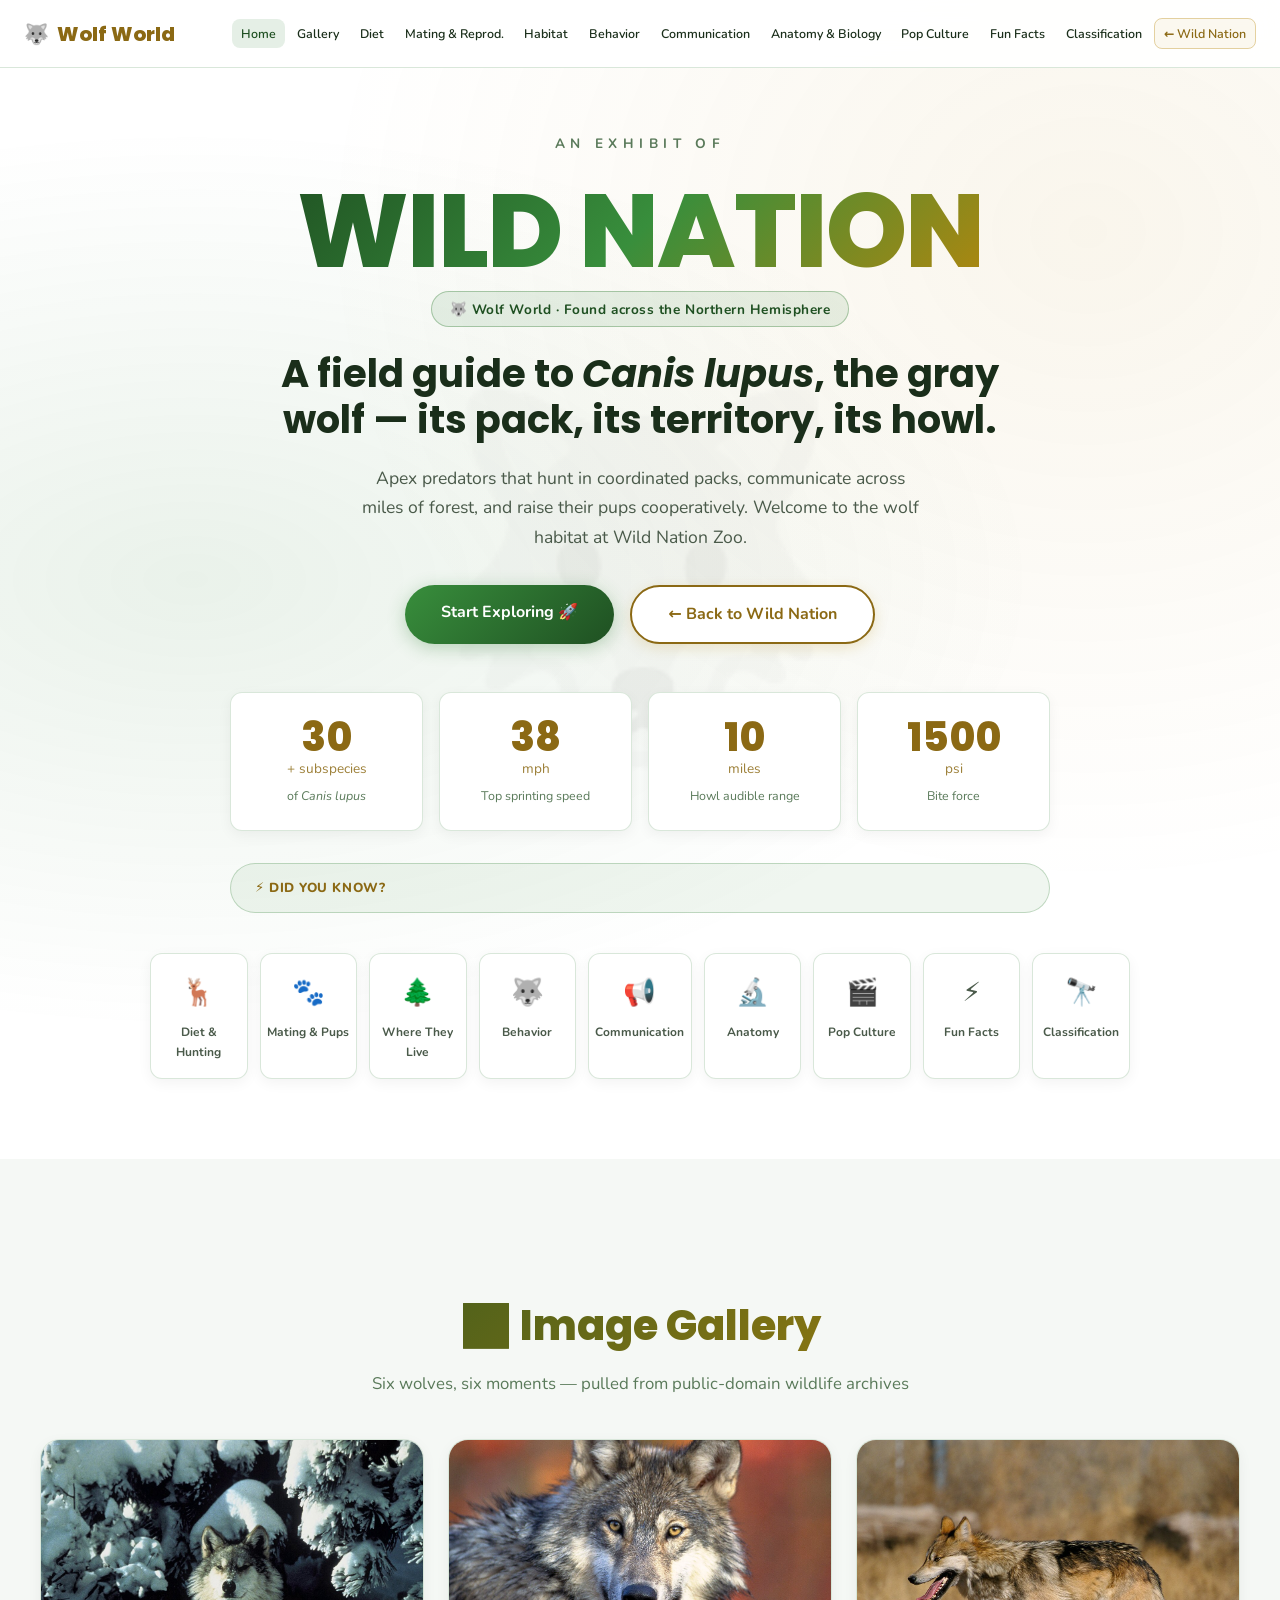
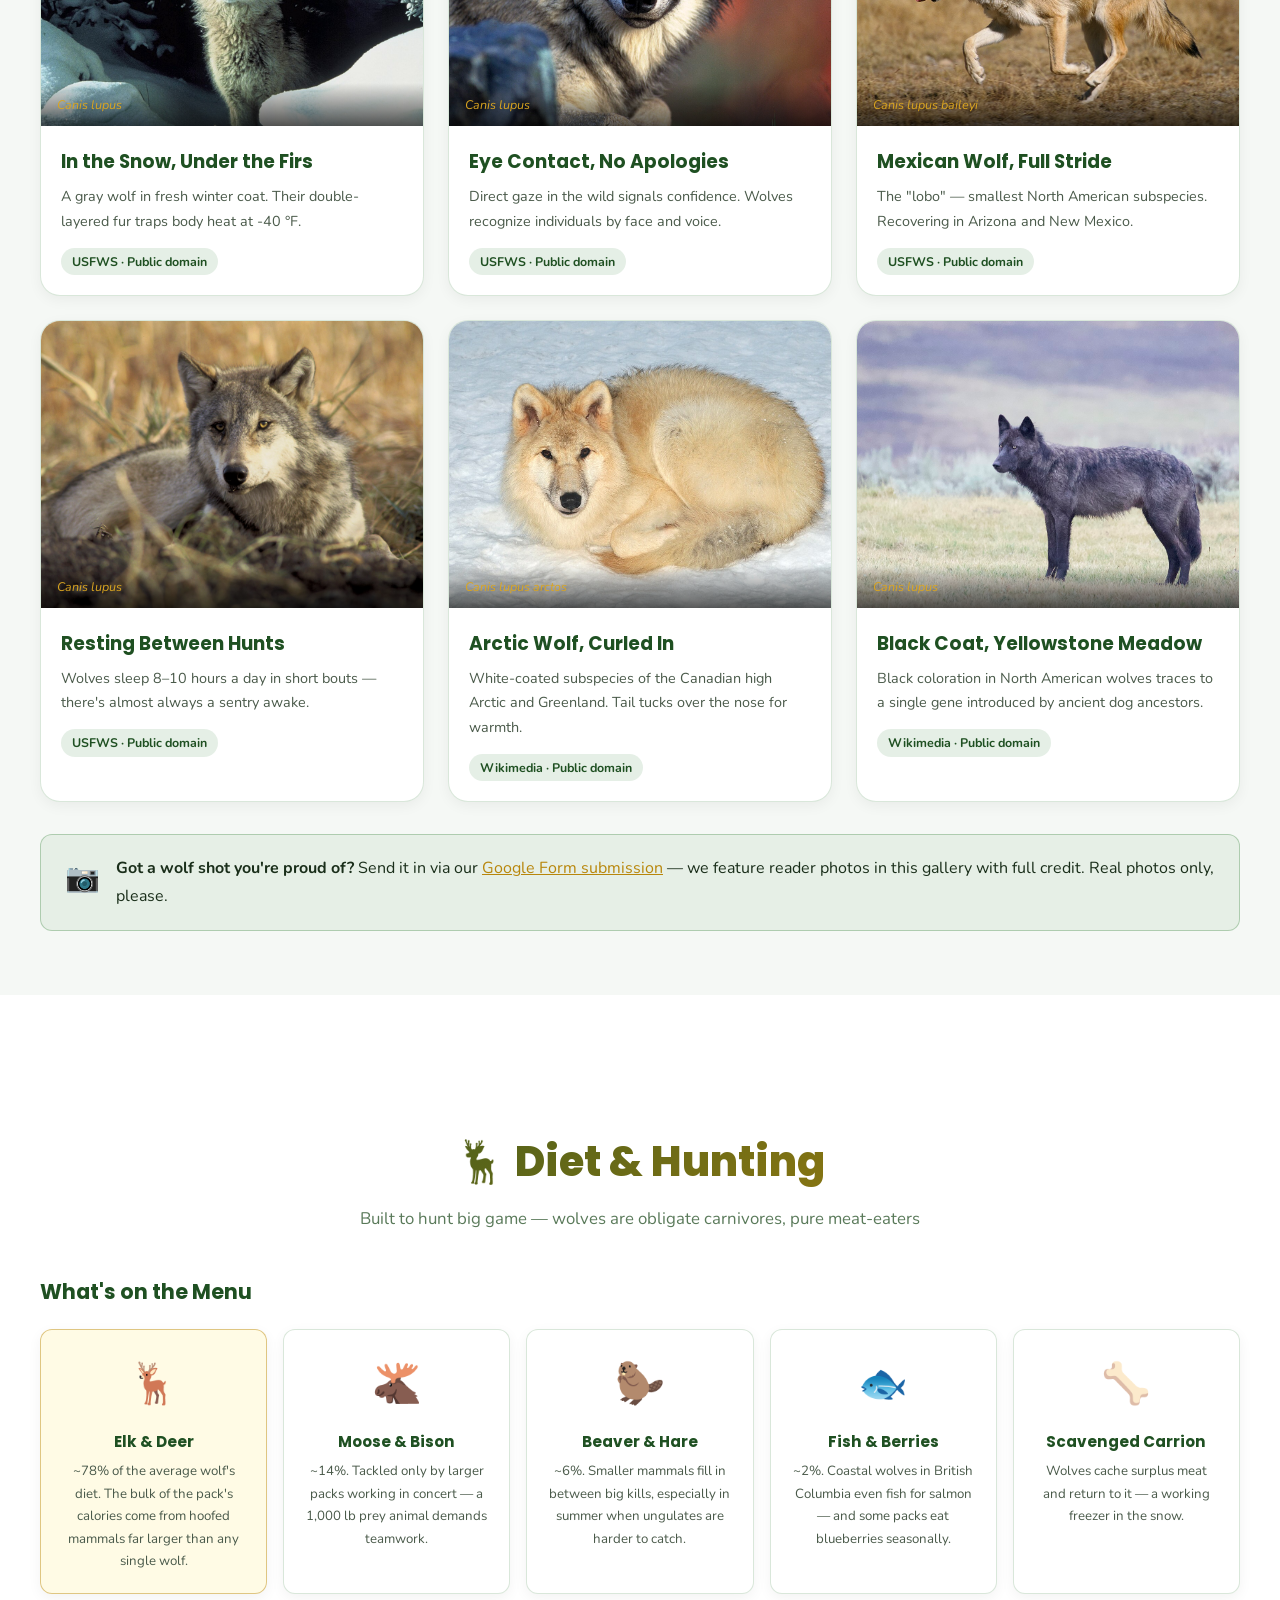
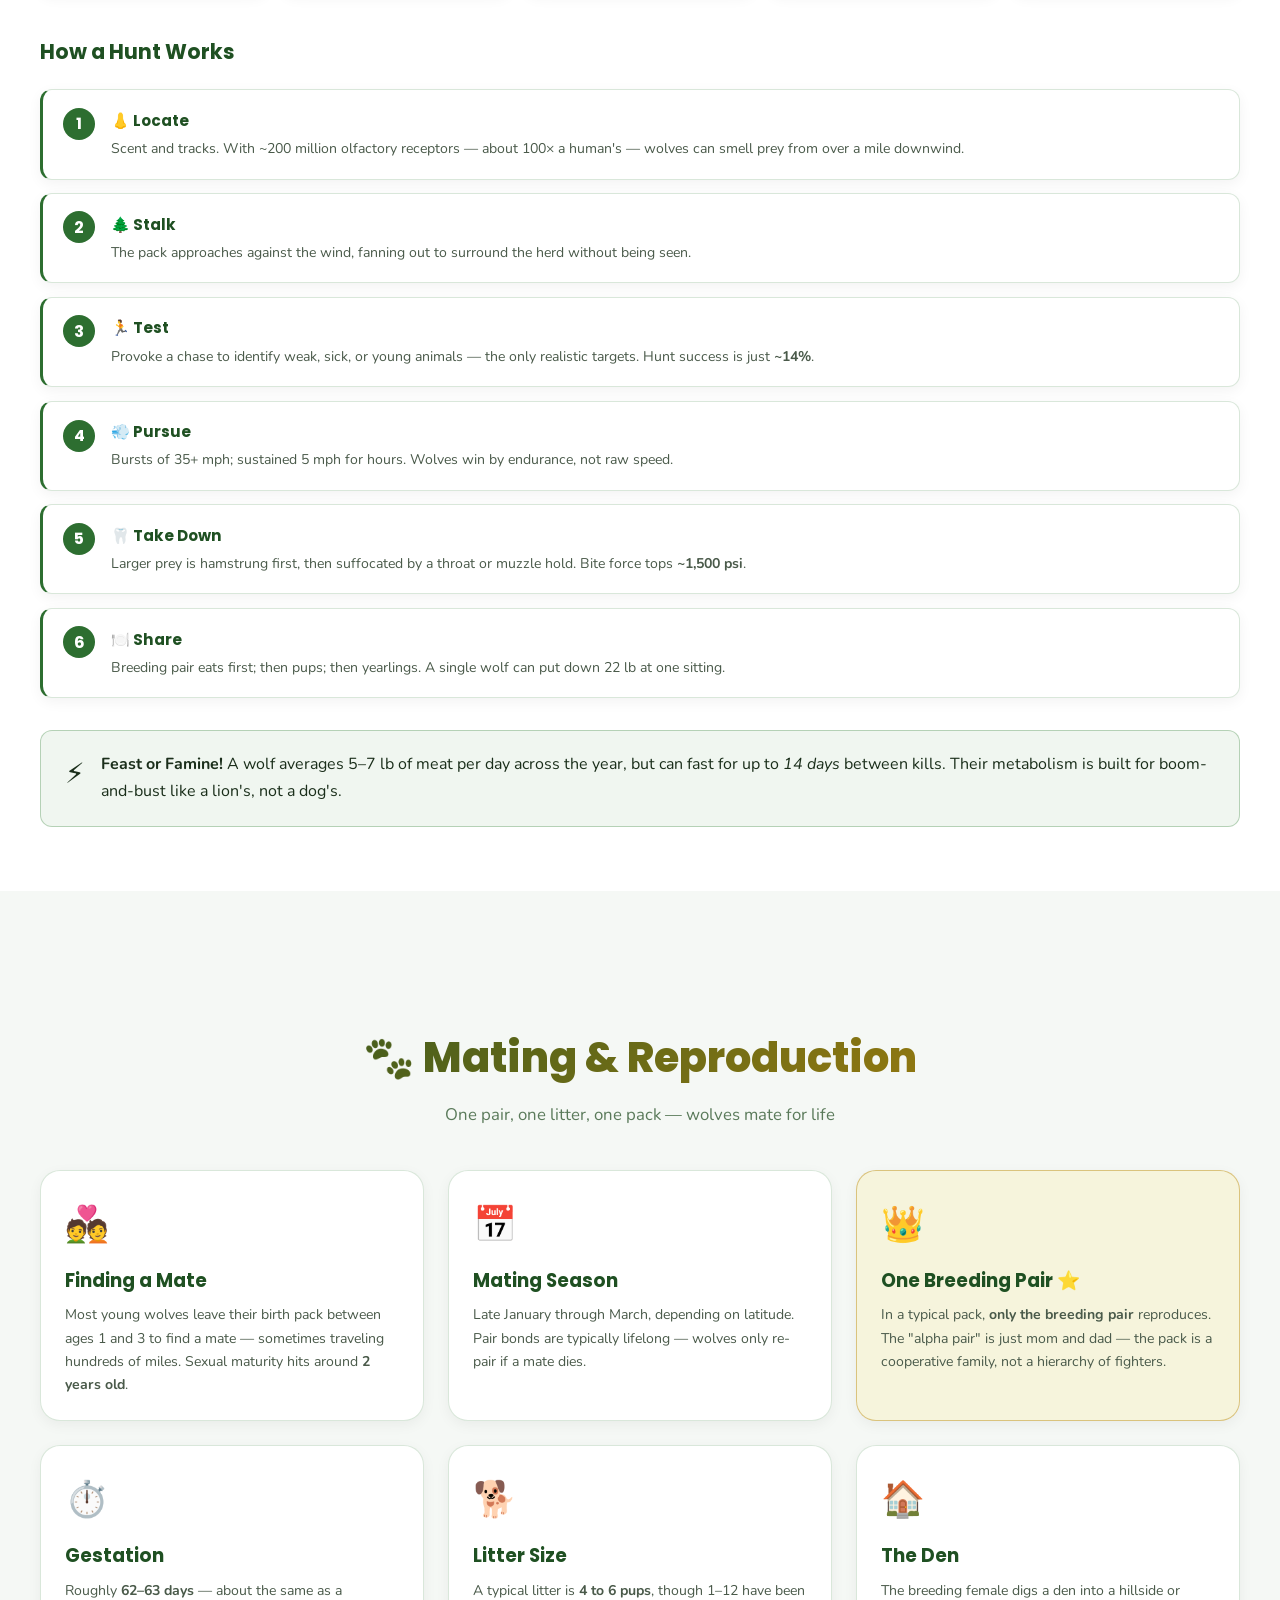
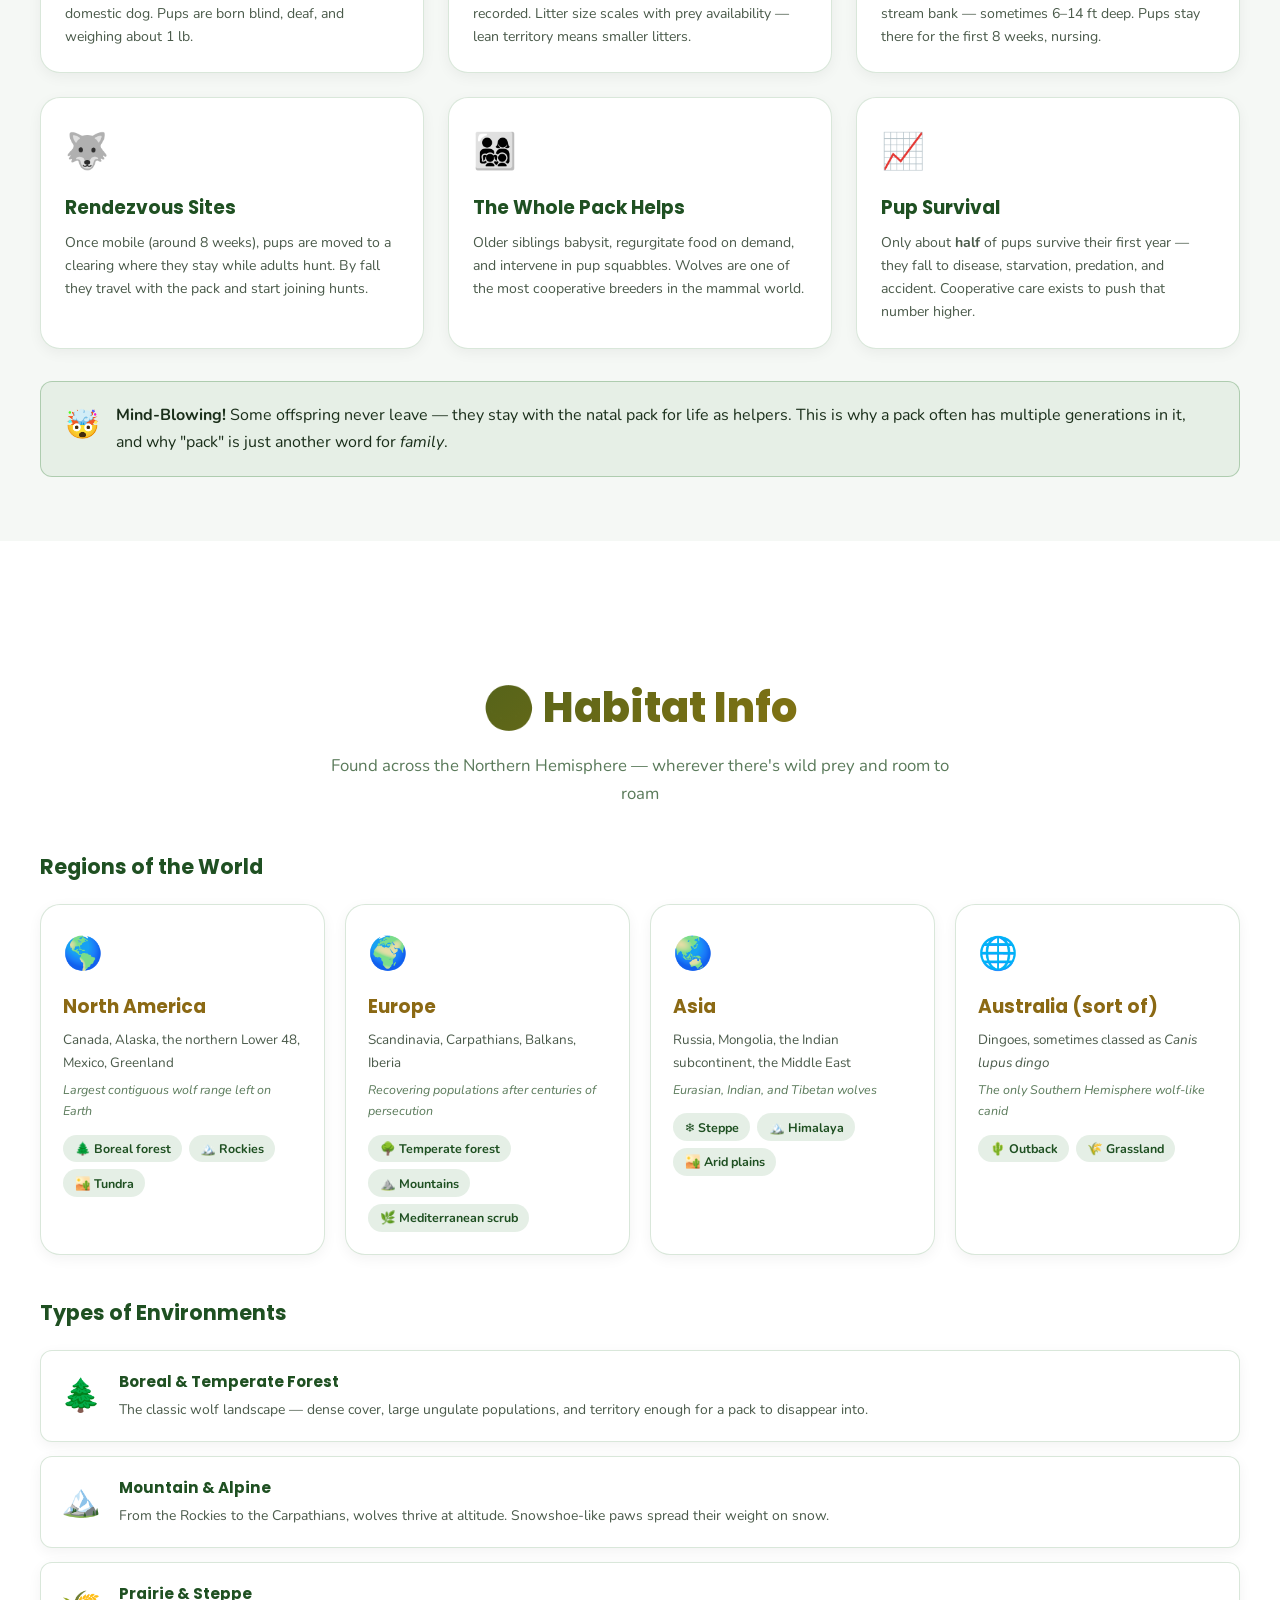
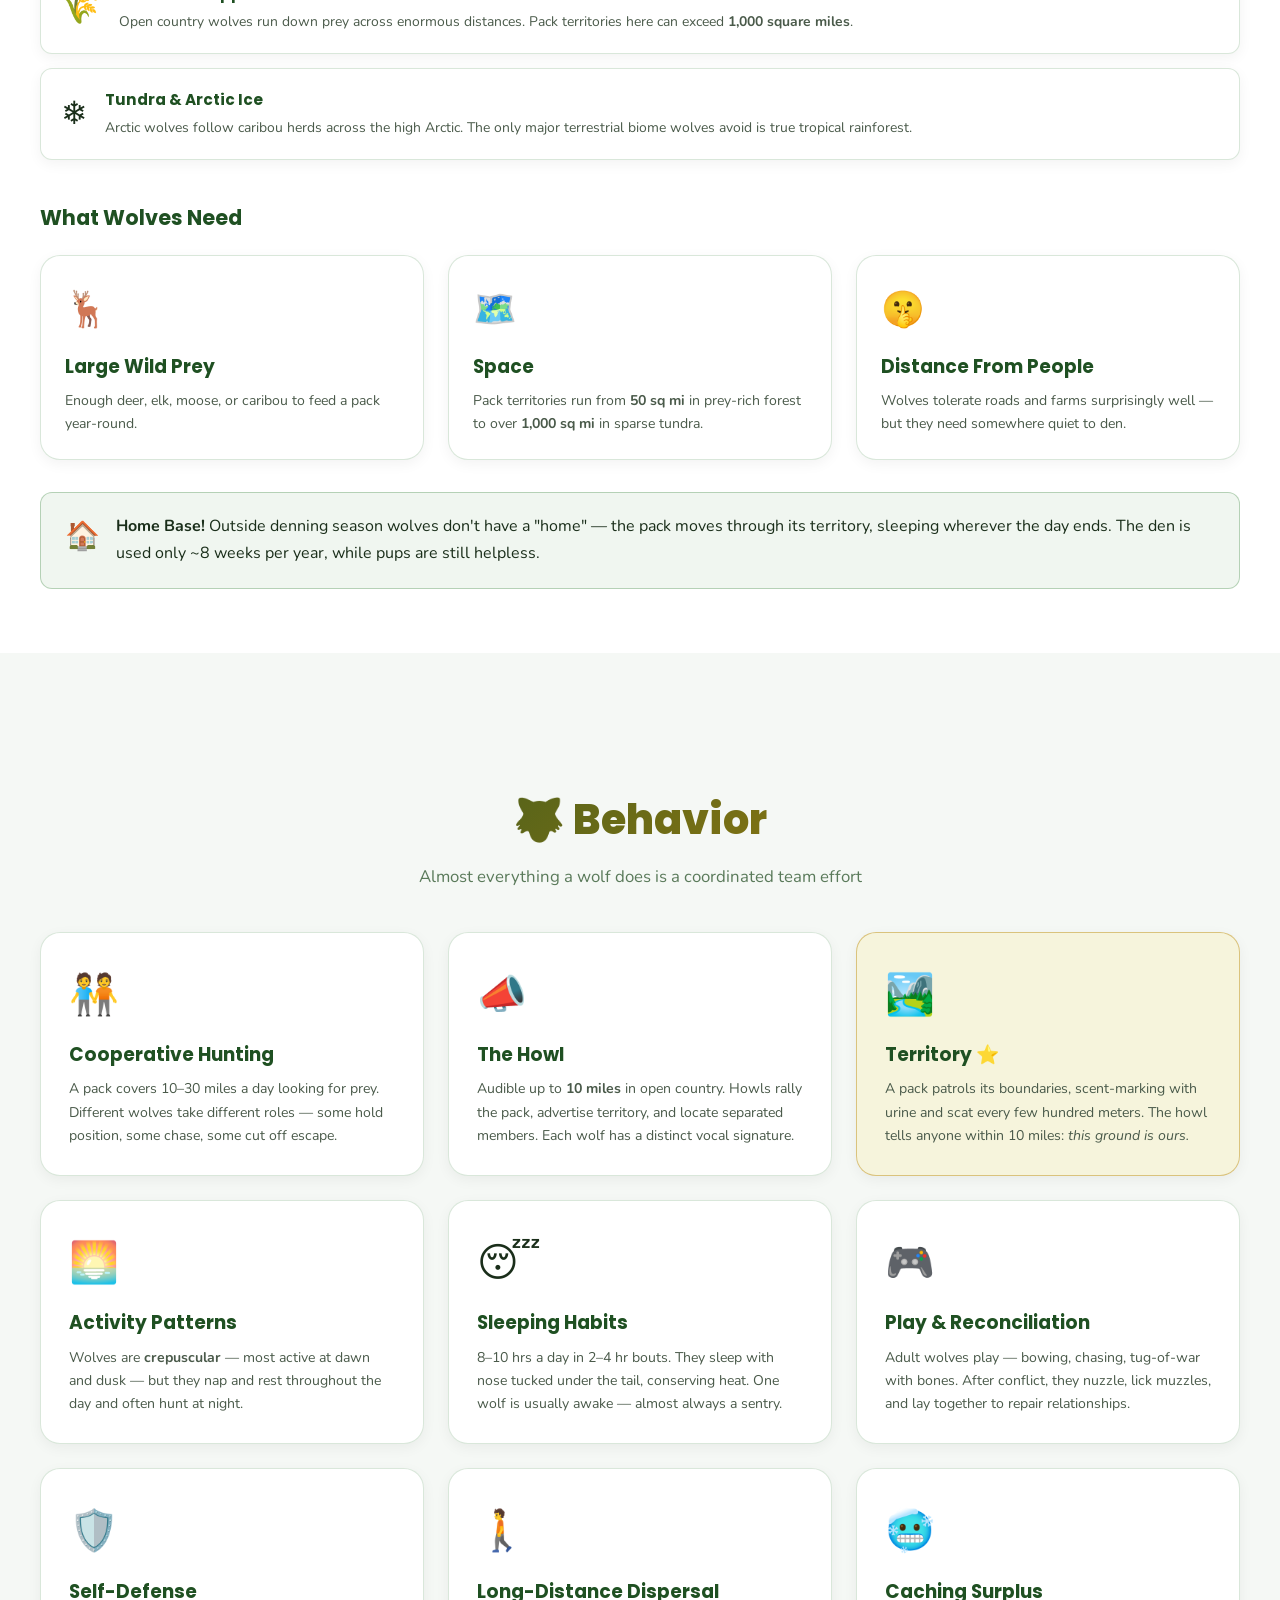
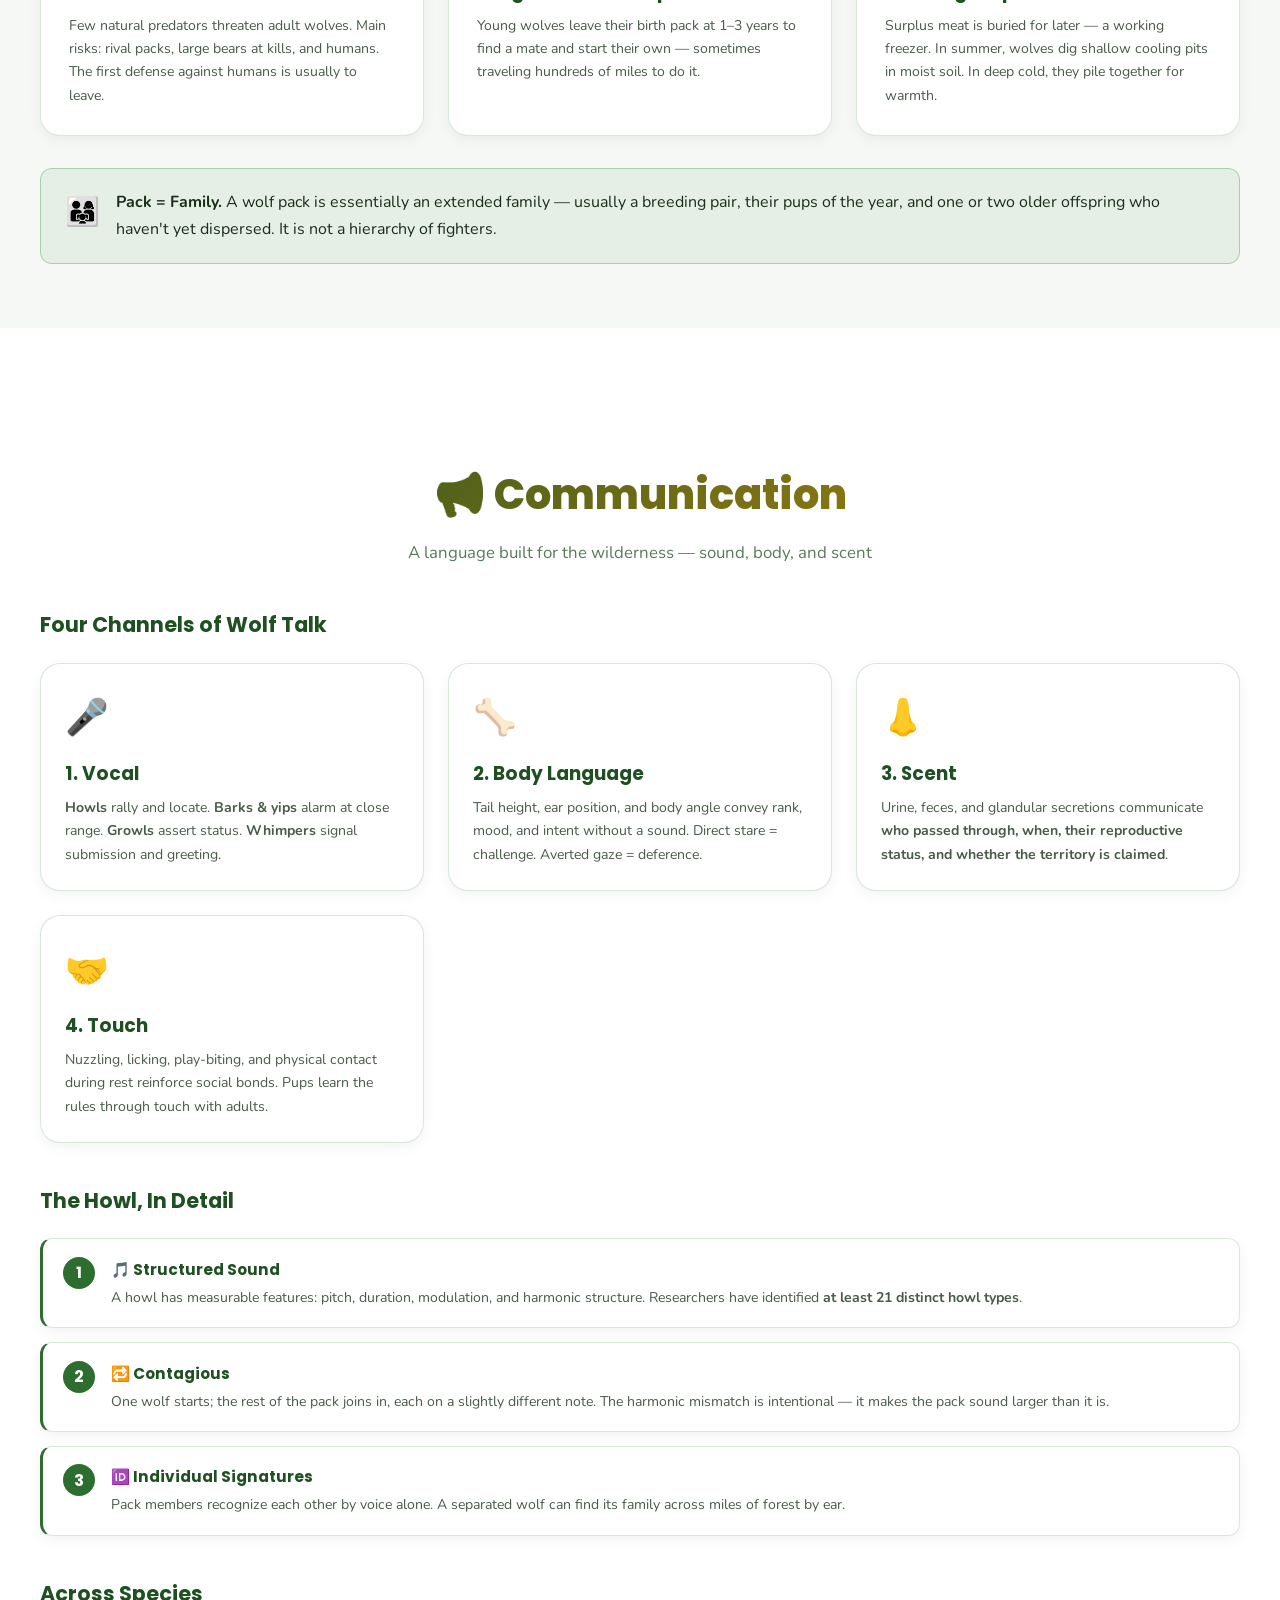
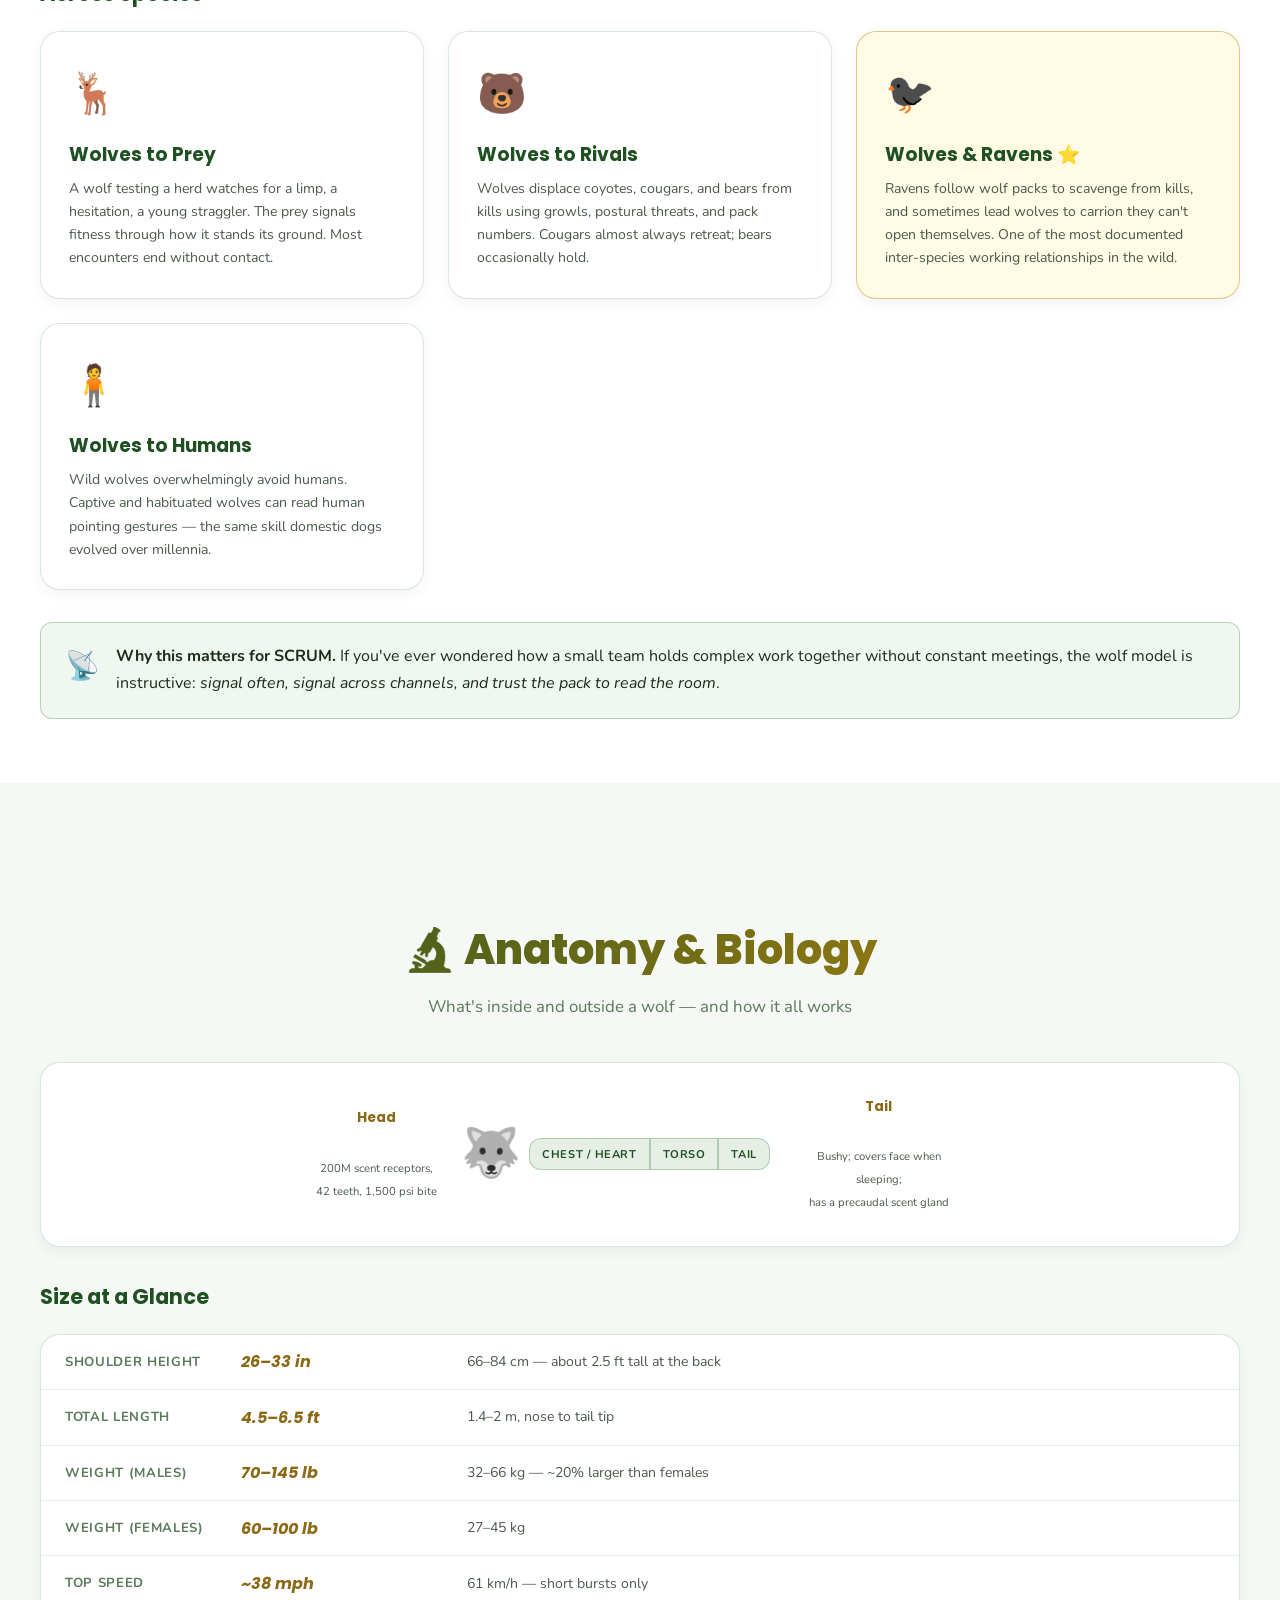
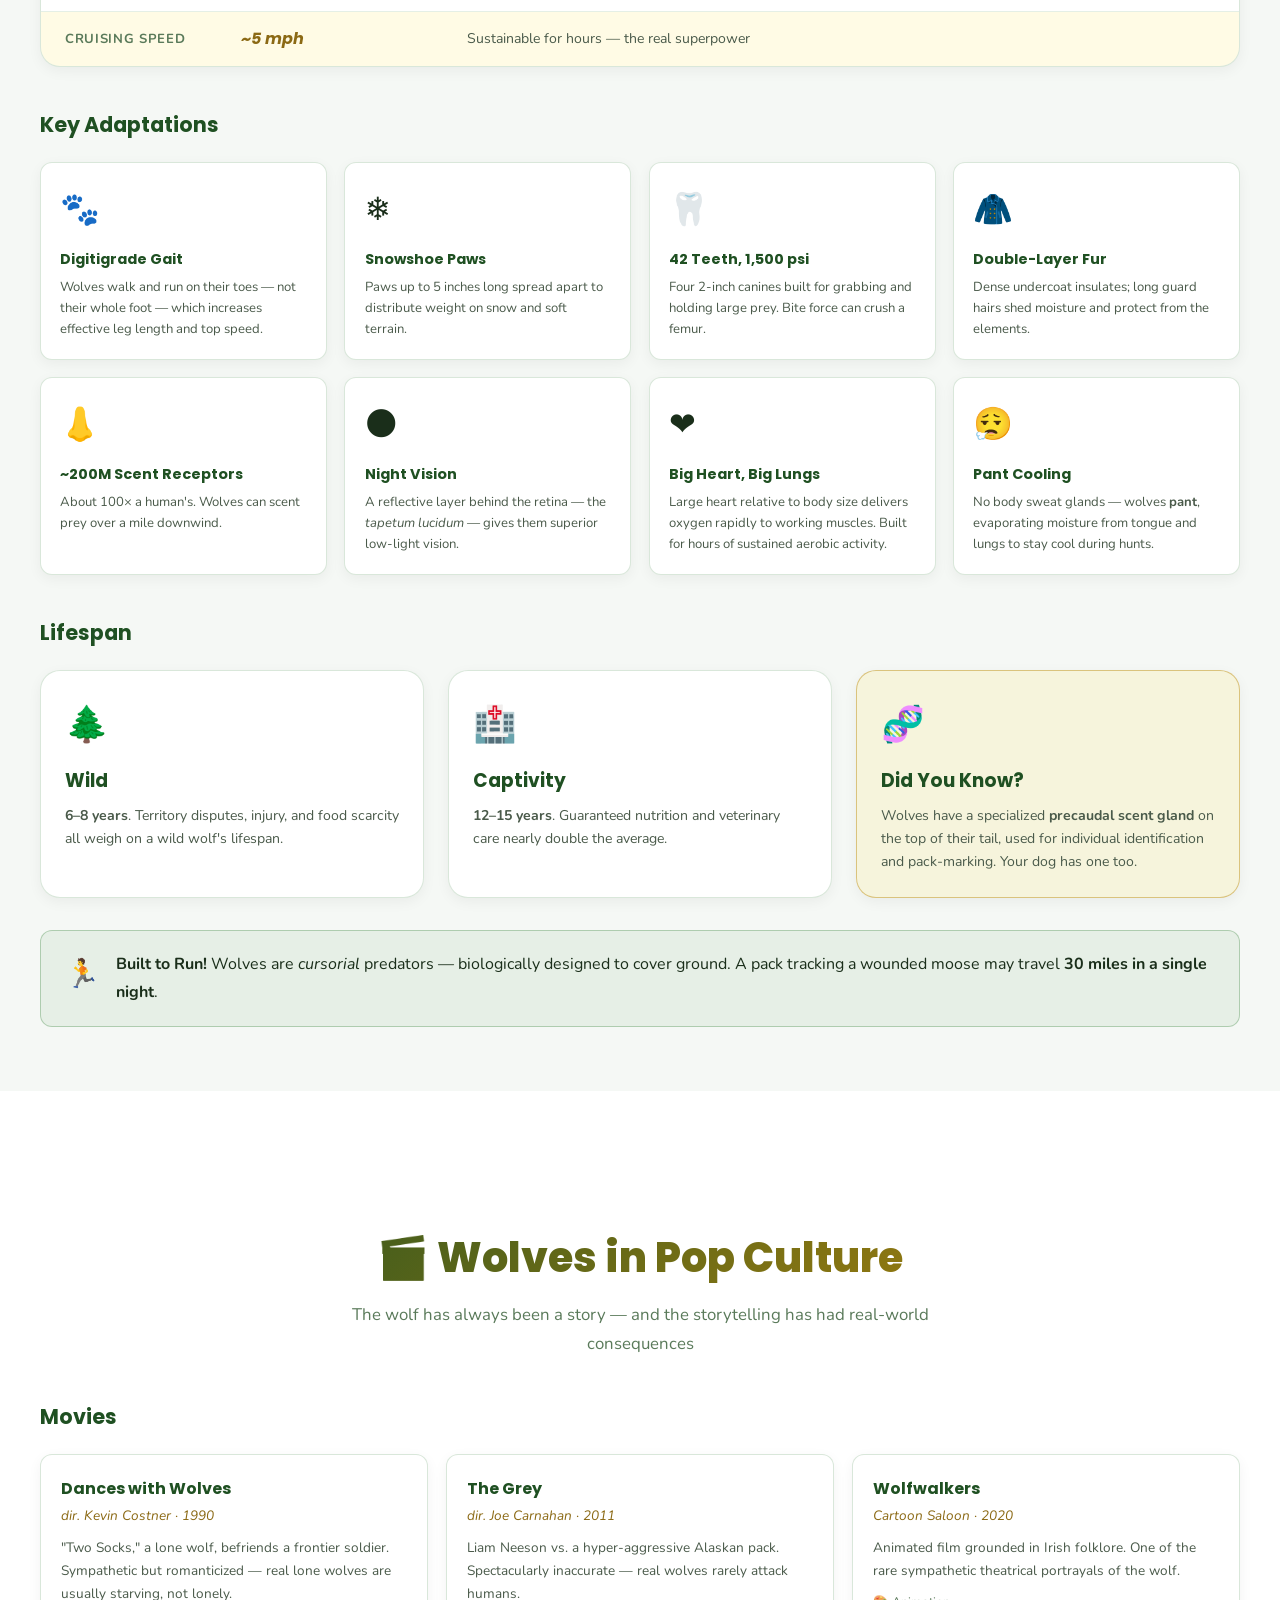
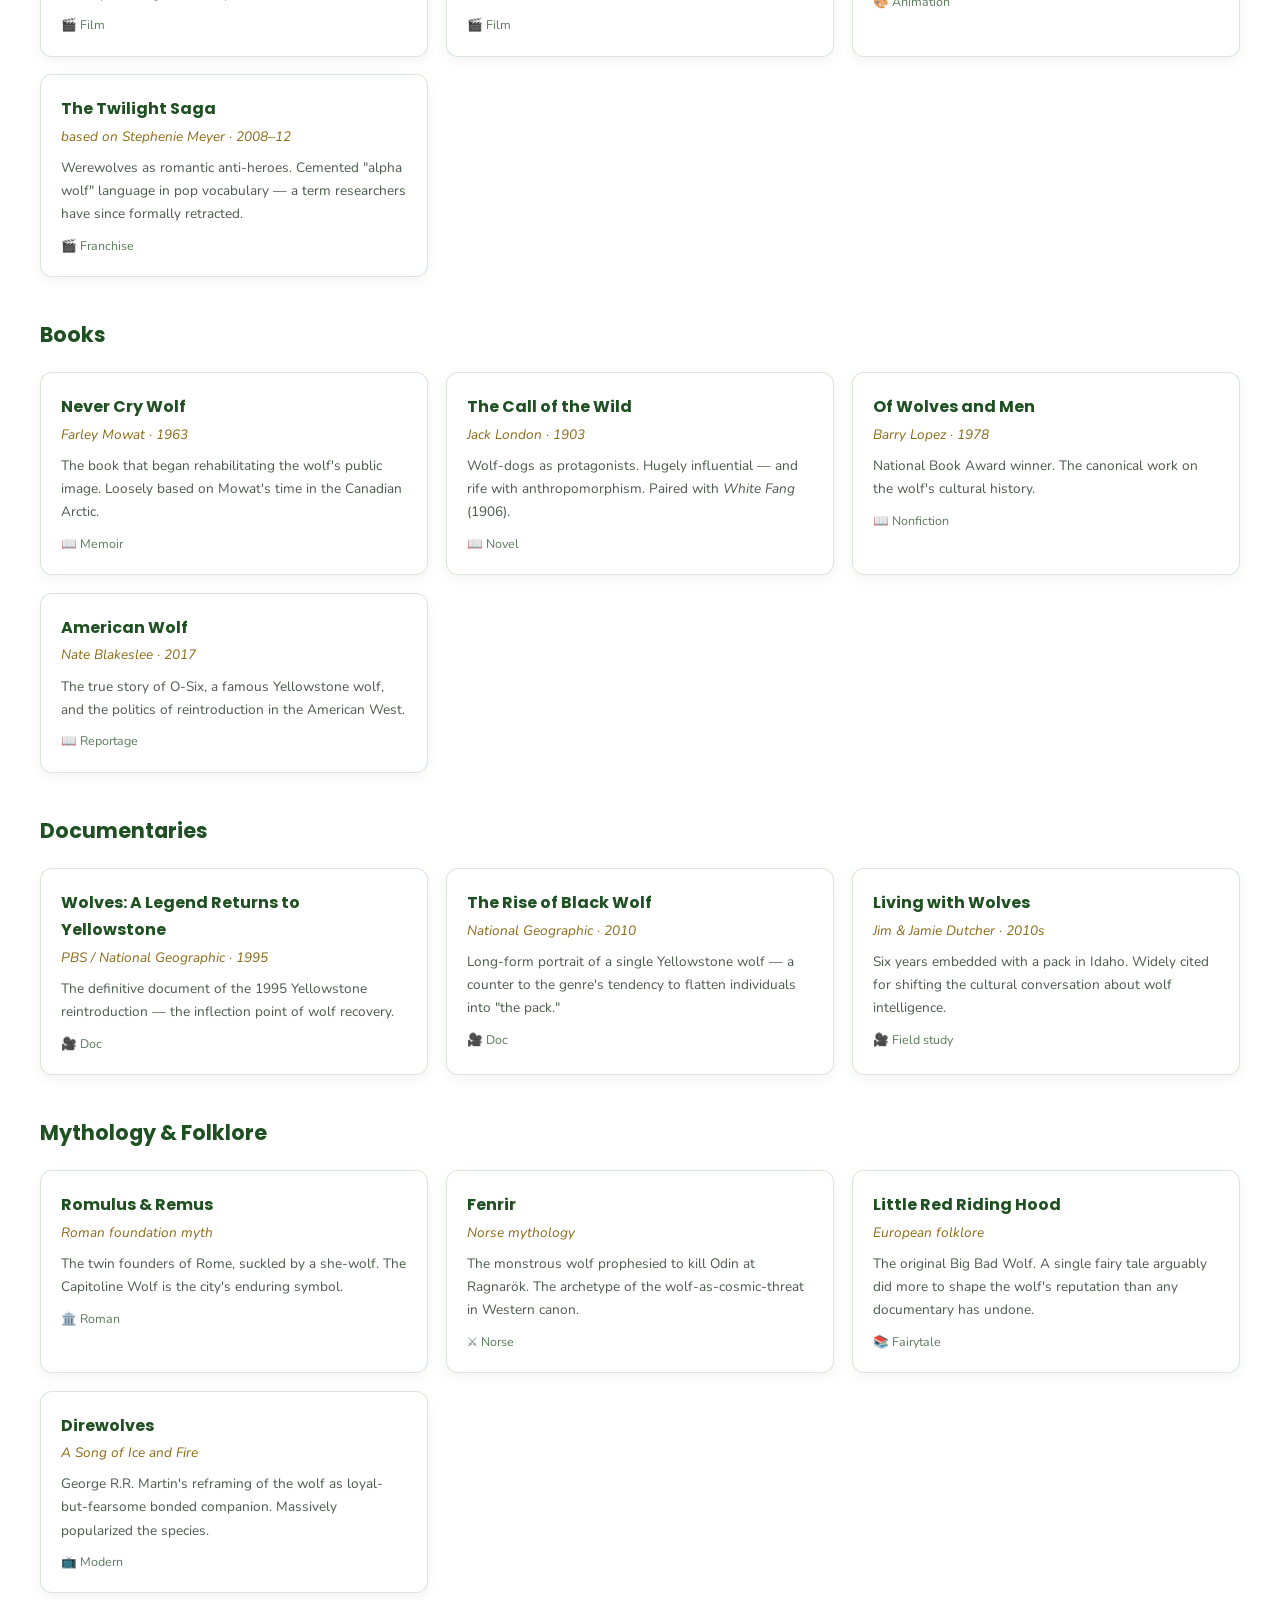
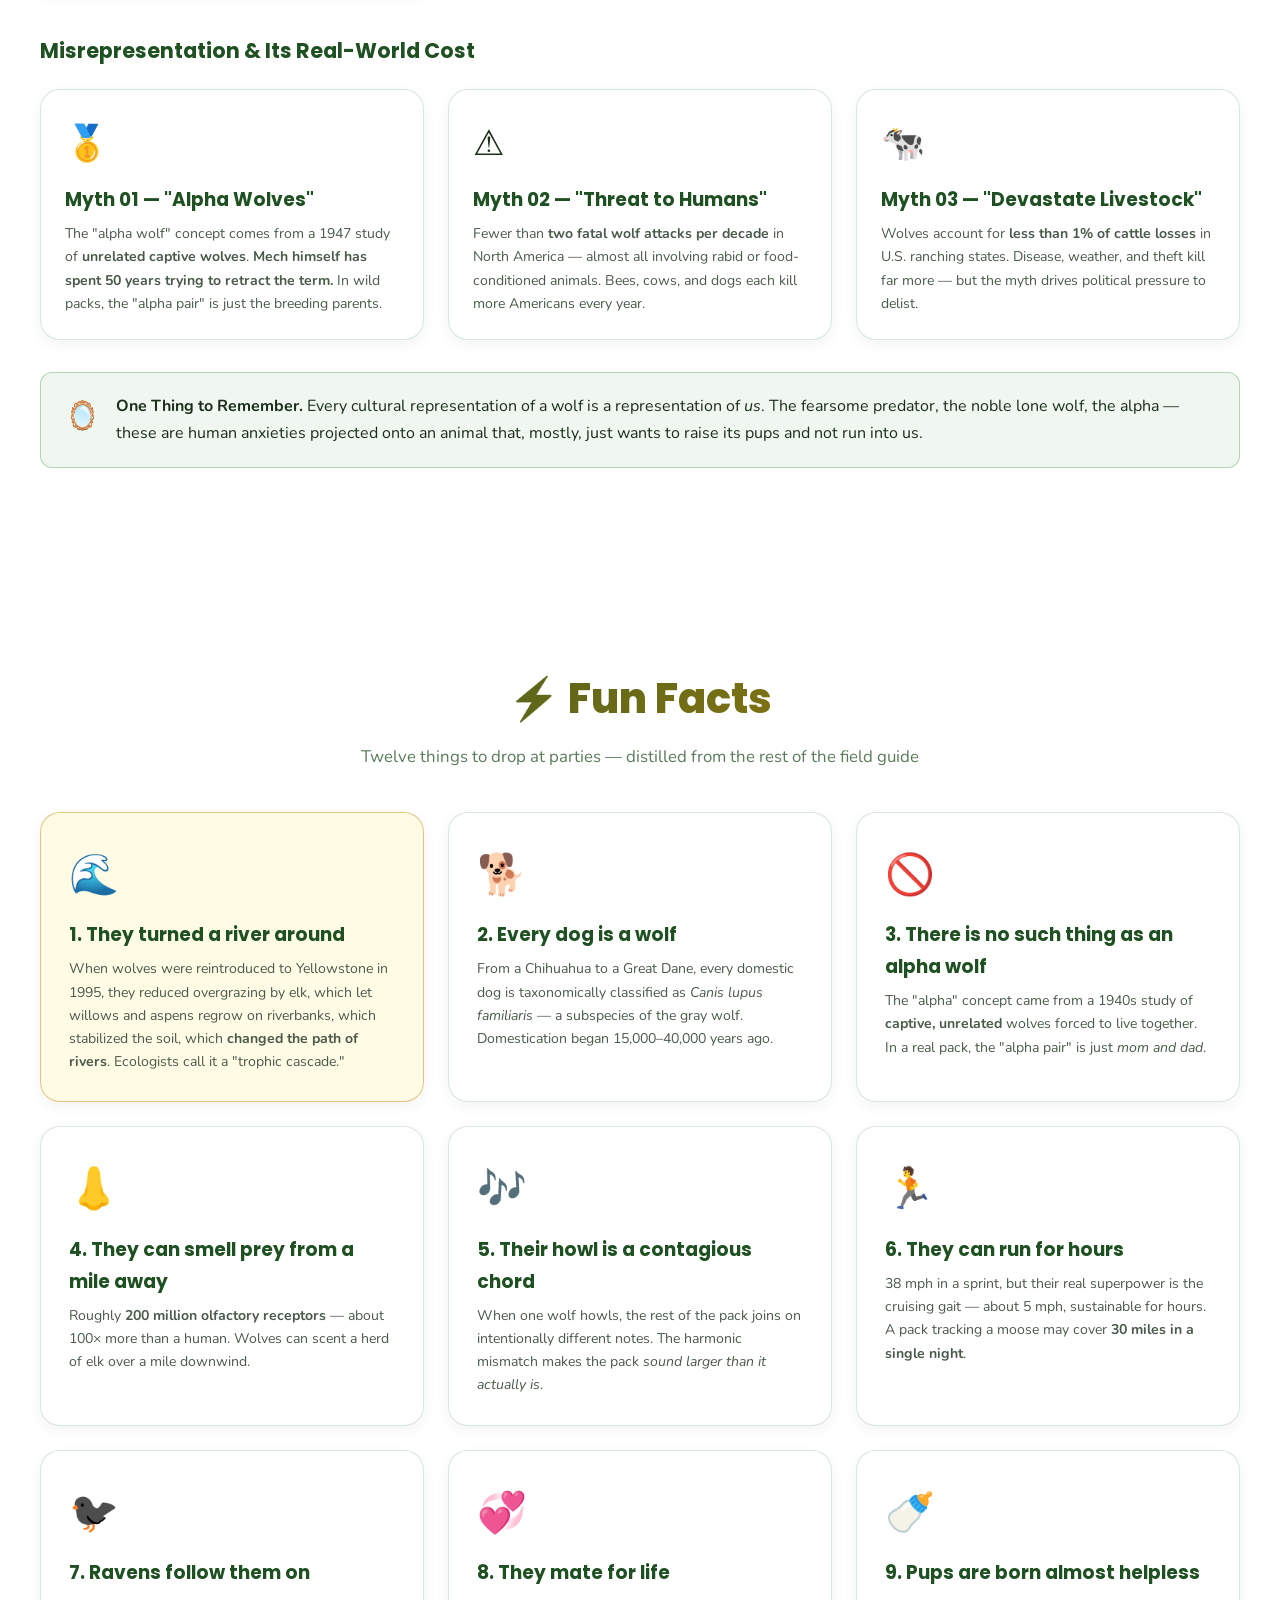
==== wolves/wolf-website/index.html @ 08fcfe72 "redo wolf site" ====
<!DOCTYPE html>
<html lang="en">
<head>
  <meta charset="UTF-8" />
  <meta name="viewport" content="width=device-width, initial-scale=1.0" />
  <title>Wild Nation — Wolf World</title>
  <link rel="preconnect" href="https://fonts.googleapis.com" />
  <link href="https://fonts.googleapis.com/css2?family=Poppins:wght@400;600;700;800&family=Nunito:wght@400;600;700&display=swap" rel="stylesheet" />
  <link rel="stylesheet" href="styles.css" />
</head>
<body>

<!-- ===== NAVBAR ===== -->
<nav class="navbar" id="navbar">
  <a href="#home" class="nav-brand">
    <span>🐺</span>
    <span>Wolf World</span>
  </a>
  <button class="hamburger" id="hamburger" aria-label="Toggle menu">
    <span></span><span></span><span></span>
  </button>
  <ul class="nav-links" id="navLinks">
    <li><a href="#home"           class="nav-link">Home</a></li>
    <li><a href="#gallery"        class="nav-link">Gallery</a></li>
    <li><a href="#diet"           class="nav-link">Diet</a></li>
    <li><a href="#mating"         class="nav-link">Mating &amp; Reprod.</a></li>
    <li><a href="#habitat"        class="nav-link">Habitat</a></li>
    <li><a href="#behavior"       class="nav-link">Behavior</a></li>
    <li><a href="#communication"  class="nav-link">Communication</a></li>
    <li><a href="#anatomy"        class="nav-link">Anatomy &amp; Biology</a></li>
    <li><a href="#pop-culture"    class="nav-link">Pop Culture</a></li>
    <li><a href="#facts"          class="nav-link">Fun Facts</a></li>
    <li><a href="#classification" class="nav-link">Classification</a></li>
    <li><a href="file:///Users/lsondhi/zoo-boilerplate/index.html" class="nav-link zoo-back">← Wild Nation</a></li>
  </ul>
</nav>

<!-- ===================================================
     HOME
=================================================== -->
<section id="home" class="page-section home-section">
  <div class="container">
    <div class="hero-content">
      <span class="zoo-tag">An exhibit of</span>
      <div class="zoo-name">Wild Nation</div>
      <div class="badge">🐺 Wolf World &middot; Found across the Northern Hemisphere</div>
      <h1>A field guide to <em>Canis lupus</em>, the gray wolf — its pack, its territory, its howl.</h1>
      <p class="hero-sub">
        Apex predators that hunt in coordinated packs, communicate across miles of forest, and raise their pups cooperatively.
        Welcome to the wolf habitat at Wild Nation Zoo.
      </p>
      <div class="hero-actions">
        <a href="#gallery" class="btn">Start Exploring 🚀</a>
        <a href="file:///Users/lsondhi/zoo-boilerplate/index.html" class="btn btn-secondary">← Back to Wild Nation</a>
      </div>
    </div>

    <div class="stats-row">
      <div class="stat-card">
        <div class="stat-num" data-target="30">0</div>
        <div class="stat-unit">+ subspecies</div>
        <div class="stat-label">of <em>Canis lupus</em></div>
      </div>
      <div class="stat-card">
        <div class="stat-num" data-target="38">0</div>
        <div class="stat-unit">mph</div>
        <div class="stat-label">Top sprinting speed</div>
      </div>
      <div class="stat-card">
        <div class="stat-num" data-target="10">0</div>
        <div class="stat-unit">miles</div>
        <div class="stat-label">Howl audible range</div>
      </div>
      <div class="stat-card">
        <div class="stat-num" data-target="1500">0</div>
        <div class="stat-unit">psi</div>
        <div class="stat-label">Bite force</div>
      </div>
    </div>

    <div class="fact-banner">
      <span class="fact-label">⚡ DID YOU KNOW?</span>
      <span class="fact-text" id="factText">Every domestic dog — Chihuahua to Great Dane — is a subspecies of the gray wolf!</span>
    </div>

    <!-- Quick-nav cards -->
    <div class="quicknav">
      <a href="#diet"           class="qn-card"><div class="qn-icon">🦌</div><div>Diet &amp; Hunting</div></a>
      <a href="#mating"         class="qn-card"><div class="qn-icon">🐾</div><div>Mating &amp; Pups</div></a>
      <a href="#habitat"        class="qn-card"><div class="qn-icon">🌲</div><div>Where They Live</div></a>
      <a href="#behavior"       class="qn-card"><div class="qn-icon">🐺</div><div>Behavior</div></a>
      <a href="#communication"  class="qn-card"><div class="qn-icon">📢</div><div>Communication</div></a>
      <a href="#anatomy"        class="qn-card"><div class="qn-icon">🔬</div><div>Anatomy</div></a>
      <a href="#pop-culture"    class="qn-card"><div class="qn-icon">🎬</div><div>Pop Culture</div></a>
      <a href="#facts"          class="qn-card"><div class="qn-icon">⚡</div><div>Fun Facts</div></a>
      <a href="#classification" class="qn-card"><div class="qn-icon">🔭</div><div>Classification</div></a>
    </div>
  </div>
</section>

<!-- ===================================================
     IMAGE GALLERY
=================================================== -->
<section id="gallery" class="page-section alt-section">
  <div class="container">
    <div class="section-header">
      <h2>🖼️ Image Gallery</h2>
      <p>Six wolves, six moments — pulled from public-domain wildlife archives</p>
    </div>
    <div class="gallery-grid">

      <div class="gallery-card">
        <div class="img-wrap" data-emoji="🐺" data-sci="Canis lupus" data-region="North America" style="--grad:linear-gradient(145deg,#0d1f2b,#1b3a5e)">
          <img src="images/wolf-01.jpg"
               alt="Gray wolf standing in snow under fir branches"
               onerror="this.onerror=null;this.parentElement.classList.add('img-fallback');" />
          <div class="img-overlay"><span>Canis lupus</span></div>
        </div>
        <div class="card-body">
          <h3>In the Snow, Under the Firs</h3>
          <p>A gray wolf in fresh winter coat. Their double-layered fur traps body heat at -40 °F.</p>
          <span class="tag">USFWS · Public domain</span>
        </div>
      </div>

      <div class="gallery-card">
        <div class="img-wrap" data-emoji="👁️" data-sci="Canis lupus" data-region="North America" style="--grad:linear-gradient(145deg,#2b1f0d,#5e4b1b)">
          <img src="images/wolf-02.jpg"
               alt="Gray wolf at rest, autumn background"
               onerror="this.onerror=null;this.parentElement.classList.add('img-fallback');" />
          <div class="img-overlay"><span>Canis lupus</span></div>
        </div>
        <div class="card-body">
          <h3>Eye Contact, No Apologies</h3>
          <p>Direct gaze in the wild signals confidence. Wolves recognize individuals by face and voice.</p>
          <span class="tag">USFWS · Public domain</span>
        </div>
      </div>

      <div class="gallery-card">
        <div class="img-wrap" data-emoji="🏜️" data-sci="Canis lupus baileyi" data-region="Mexico / SW USA" style="--grad:linear-gradient(145deg,#3d2200,#7b4a00)">
          <img src="images/wolf-03.jpg"
               alt="Mexican gray wolf running across dry grass"
               onerror="this.onerror=null;this.parentElement.classList.add('img-fallback');" />
          <div class="img-overlay"><span>Canis lupus baileyi</span></div>
        </div>
        <div class="card-body">
          <h3>Mexican Wolf, Full Stride</h3>
          <p>The "lobo" — smallest North American subspecies. Recovering in Arizona and New Mexico.</p>
          <span class="tag">USFWS · Public domain</span>
        </div>
      </div>

      <div class="gallery-card">
        <div class="img-wrap" data-emoji="🌾" data-sci="Canis lupus" data-region="USA" style="--grad:linear-gradient(145deg,#1a2b0d,#3a5e1b)">
          <img src="images/wolf-04.jpg"
               alt="Gray wolf resting in dry grass"
               onerror="this.onerror=null;this.parentElement.classList.add('img-fallback');" />
          <div class="img-overlay"><span>Canis lupus</span></div>
        </div>
        <div class="card-body">
          <h3>Resting Between Hunts</h3>
          <p>Wolves sleep 8–10 hours a day in short bouts — there's almost always a sentry awake.</p>
          <span class="tag">USFWS · Public domain</span>
        </div>
      </div>

      <div class="gallery-card">
        <div class="img-wrap" data-emoji="❄️" data-sci="Canis lupus arctos" data-region="High Arctic" style="--grad:linear-gradient(145deg,#0d1f2b,#1f4a6e)">
          <img src="images/wolf-05.jpg"
               alt="Arctic wolf curled up in snow"
               onerror="this.onerror=null;this.parentElement.classList.add('img-fallback');" />
          <div class="img-overlay"><span>Canis lupus arctos</span></div>
        </div>
        <div class="card-body">
          <h3>Arctic Wolf, Curled In</h3>
          <p>White-coated subspecies of the Canadian high Arctic and Greenland. Tail tucks over the nose for warmth.</p>
          <span class="tag">Wikimedia · Public domain</span>
        </div>
      </div>

      <div class="gallery-card">
        <div class="img-wrap" data-emoji="🌑" data-sci="Canis lupus" data-region="Yellowstone" style="--grad:linear-gradient(145deg,#0d0d0d,#3a3a3a)">
          <img src="images/wolf-06.jpg"
               alt="Black gray wolf standing on a Yellowstone meadow"
               onerror="this.onerror=null;this.parentElement.classList.add('img-fallback');" />
          <div class="img-overlay"><span>Canis lupus</span></div>
        </div>
        <div class="card-body">
          <h3>Black Coat, Yellowstone Meadow</h3>
          <p>Black coloration in North American wolves traces to a single gene introduced by ancient dog ancestors.</p>
          <span class="tag">Wikimedia · Public domain</span>
        </div>
      </div>

    </div>

    <div class="fact-box">
      <span class="fact-box-icon">📷</span>
      <div><strong>Got a wolf shot you're proud of?</strong> Send it in via our <a href="https://docs.google.com/forms/d/e/1FAIpQLSe_9_eJCsAr5QE758inTD0bhwZAXyFqKfIiaRmvwnBfprN2VA/viewform" target="_blank" rel="noopener noreferrer" style="color:var(--gold); text-decoration:underline;">Google Form submission</a> — we feature reader photos in this gallery with full credit. Real photos only, please.</div>
    </div>
  </div>
</section>

<!-- ===================================================
     DIET
=================================================== -->
<section id="diet" class="page-section">
  <div class="container">
    <div class="section-header">
      <h2>🦌 Diet &amp; Hunting</h2>
      <p>Built to hunt big game — wolves are obligate carnivores, pure meat-eaters</p>
    </div>

    <h3 class="sub-heading">What's on the Menu</h3>
    <div class="food-grid">
      <div class="food-card gold-card">
        <div class="food-icon">🦌</div>
        <h4>Elk &amp; Deer</h4>
        <p>~78% of the average wolf's diet. The bulk of the pack's calories come from hoofed mammals far larger than any single wolf.</p>
      </div>
      <div class="food-card">
        <div class="food-icon">🫎</div>
        <h4>Moose &amp; Bison</h4>
        <p>~14%. Tackled only by larger packs working in concert — a 1,000 lb prey animal demands teamwork.</p>
      </div>
      <div class="food-card">
        <div class="food-icon">🦫</div>
        <h4>Beaver &amp; Hare</h4>
        <p>~6%. Smaller mammals fill in between big kills, especially in summer when ungulates are harder to catch.</p>
      </div>
      <div class="food-card">
        <div class="food-icon">🐟</div>
        <h4>Fish &amp; Berries</h4>
        <p>~2%. Coastal wolves in British Columbia even fish for salmon — and some packs eat blueberries seasonally.</p>
      </div>
      <div class="food-card">
        <div class="food-icon">🦴</div>
        <h4>Scavenged Carrion</h4>
        <p>Wolves cache surplus meat and return to it — a working freezer in the snow.</p>
      </div>
    </div>

    <h3 class="sub-heading" style="margin-top:2.5rem;">How a Hunt Works</h3>
    <div class="steps">
      <div class="step">
        <div class="step-num">1</div>
        <div class="step-body">
          <h4>👃 Locate</h4>
          <p>Scent and tracks. With ~200 million olfactory receptors — about 100× a human's — wolves can smell prey from over a mile downwind.</p>
        </div>
      </div>
      <div class="step">
        <div class="step-num">2</div>
        <div class="step-body">
          <h4>🌲 Stalk</h4>
          <p>The pack approaches against the wind, fanning out to surround the herd without being seen.</p>
        </div>
      </div>
      <div class="step">
        <div class="step-num">3</div>
        <div class="step-body">
          <h4>🏃 Test</h4>
          <p>Provoke a chase to identify weak, sick, or young animals — the only realistic targets. Hunt success is just <strong>~14%</strong>.</p>
        </div>
      </div>
      <div class="step">
        <div class="step-num">4</div>
        <div class="step-body">
          <h4>💨 Pursue</h4>
          <p>Bursts of 35+ mph; sustained 5 mph for hours. Wolves win by endurance, not raw speed.</p>
        </div>
      </div>
      <div class="step">
        <div class="step-num">5</div>
        <div class="step-body">
          <h4>🦷 Take Down</h4>
          <p>Larger prey is hamstrung first, then suffocated by a throat or muzzle hold. Bite force tops <strong>~1,500 psi</strong>.</p>
        </div>
      </div>
      <div class="step">
        <div class="step-num">6</div>
        <div class="step-body">
          <h4>🍽️ Share</h4>
          <p>Breeding pair eats first; then pups; then yearlings. A single wolf can put down 22 lb at one sitting.</p>
        </div>
      </div>
    </div>

    <div class="fact-box">
      <span class="fact-box-icon">⚡</span>
      <div><strong>Feast or Famine!</strong> A wolf averages 5–7 lb of meat per day across the year, but can fast for up to <em>14 days</em> between kills. Their metabolism is built for boom-and-bust like a lion's, not a dog's.</div>
    </div>
  </div>
</section>

<!-- ===================================================
     MATING & REPRODUCTION
=================================================== -->
<section id="mating" class="page-section alt-section">
  <div class="container">
    <div class="section-header">
      <h2>🐾 Mating &amp; Reproduction</h2>
      <p>One pair, one litter, one pack — wolves mate for life</p>
    </div>
    <div class="cards-grid-3">
      <div class="info-card">
        <div class="card-icon">💑</div>
        <h3>Finding a Mate</h3>
        <p>Most young wolves leave their birth pack between ages 1 and 3 to find a mate — sometimes traveling hundreds of miles. Sexual maturity hits around <strong>2 years old</strong>.</p>
      </div>
      <div class="info-card">
        <div class="card-icon">📅</div>
        <h3>Mating Season</h3>
        <p>Late January through March, depending on latitude. Pair bonds are typically lifelong — wolves only re-pair if a mate dies.</p>
      </div>
      <div class="info-card gold-card">
        <div class="card-icon">👑</div>
        <h3>One Breeding Pair ⭐</h3>
        <p>In a typical pack, <strong>only the breeding pair</strong> reproduces. The "alpha pair" is just mom and dad — the pack is a cooperative family, not a hierarchy of fighters.</p>
      </div>
      <div class="info-card">
        <div class="card-icon">⏱️</div>
        <h3>Gestation</h3>
        <p>Roughly <strong>62–63 days</strong> — about the same as a domestic dog. Pups are born blind, deaf, and weighing about 1 lb.</p>
      </div>
      <div class="info-card">
        <div class="card-icon">🐕</div>
        <h3>Litter Size</h3>
        <p>A typical litter is <strong>4 to 6 pups</strong>, though 1–12 have been recorded. Litter size scales with prey availability — lean territory means smaller litters.</p>
      </div>
      <div class="info-card">
        <div class="card-icon">🏠</div>
        <h3>The Den</h3>
        <p>The breeding female digs a den into a hillside or stream bank — sometimes 6–14 ft deep. Pups stay there for the first 8 weeks, nursing.</p>
      </div>
      <div class="info-card">
        <div class="card-icon">🐺</div>
        <h3>Rendezvous Sites</h3>
        <p>Once mobile (around 8 weeks), pups are moved to a clearing where they stay while adults hunt. By fall they travel with the pack and start joining hunts.</p>
      </div>
      <div class="info-card">
        <div class="card-icon">👨‍👩‍👧‍👦</div>
        <h3>The Whole Pack Helps</h3>
        <p>Older siblings babysit, regurgitate food on demand, and intervene in pup squabbles. Wolves are one of the most cooperative breeders in the mammal world.</p>
      </div>
      <div class="info-card">
        <div class="card-icon">📈</div>
        <h3>Pup Survival</h3>
        <p>Only about <strong>half</strong> of pups survive their first year — they fall to disease, starvation, predation, and accident. Cooperative care exists to push that number higher.</p>
      </div>
    </div>
    <div class="fact-box">
      <span class="fact-box-icon">🤯</span>
      <div><strong>Mind-Blowing!</strong> Some offspring never leave — they stay with the natal pack for life as helpers. This is why a pack often has multiple generations in it, and why "pack" is just another word for <em>family</em>.</div>
    </div>
  </div>
</section>

<!-- ===================================================
     HABITAT
=================================================== -->
<section id="habitat" class="page-section">
  <div class="container">
    <div class="section-header">
      <h2>🌍 Habitat Info</h2>
      <p>Found across the Northern Hemisphere — wherever there's wild prey and room to roam</p>
    </div>

    <h3 class="sub-heading">Regions of the World</h3>
    <div class="regions-grid">
      <div class="region-card">
        <div class="region-icon">🌎</div>
        <h3>North America</h3>
        <p>Canada, Alaska, the northern Lower 48, Mexico, Greenland</p>
        <p class="region-note"><em>Largest contiguous wolf range left on Earth</em></p>
        <div class="env-tags">
          <span class="tag">🌲 Boreal forest</span>
          <span class="tag">🏔️ Rockies</span>
          <span class="tag">🏜️ Tundra</span>
        </div>
      </div>
      <div class="region-card">
        <div class="region-icon">🌍</div>
        <h3>Europe</h3>
        <p>Scandinavia, Carpathians, Balkans, Iberia</p>
        <p class="region-note"><em>Recovering populations after centuries of persecution</em></p>
        <div class="env-tags">
          <span class="tag">🌳 Temperate forest</span>
          <span class="tag">⛰️ Mountains</span>
          <span class="tag">🌿 Mediterranean scrub</span>
        </div>
      </div>
      <div class="region-card">
        <div class="region-icon">🌏</div>
        <h3>Asia</h3>
        <p>Russia, Mongolia, the Indian subcontinent, the Middle East</p>
        <p class="region-note"><em>Eurasian, Indian, and Tibetan wolves</em></p>
        <div class="env-tags">
          <span class="tag">❄️ Steppe</span>
          <span class="tag">🏔️ Himalaya</span>
          <span class="tag">🏜️ Arid plains</span>
        </div>
      </div>
      <div class="region-card">
        <div class="region-icon">🌐</div>
        <h3>Australia (sort of)</h3>
        <p>Dingoes, sometimes classed as <em>Canis lupus dingo</em></p>
        <p class="region-note"><em>The only Southern Hemisphere wolf-like canid</em></p>
        <div class="env-tags">
          <span class="tag">🌵 Outback</span>
          <span class="tag">🌾 Grassland</span>
        </div>
      </div>
    </div>

    <h3 class="sub-heading" style="margin-top:2.5rem;">Types of Environments</h3>
    <div class="env-list">
      <div class="env-item">
        <span class="env-icon">🌲</span>
        <div>
          <h4>Boreal &amp; Temperate Forest</h4>
          <p>The classic wolf landscape — dense cover, large ungulate populations, and territory enough for a pack to disappear into.</p>
        </div>
      </div>
      <div class="env-item">
        <span class="env-icon">🏔️</span>
        <div>
          <h4>Mountain &amp; Alpine</h4>
          <p>From the Rockies to the Carpathians, wolves thrive at altitude. Snowshoe-like paws spread their weight on snow.</p>
        </div>
      </div>
      <div class="env-item">
        <span class="env-icon">🌾</span>
        <div>
          <h4>Prairie &amp; Steppe</h4>
          <p>Open country wolves run down prey across enormous distances. Pack territories here can exceed <strong>1,000 square miles</strong>.</p>
        </div>
      </div>
      <div class="env-item">
        <span class="env-icon">❄️</span>
        <div>
          <h4>Tundra &amp; Arctic Ice</h4>
          <p>Arctic wolves follow caribou herds across the high Arctic. The only major terrestrial biome wolves avoid is true tropical rainforest.</p>
        </div>
      </div>
    </div>

    <h3 class="sub-heading" style="margin-top:2.5rem;">What Wolves Need</h3>
    <div class="cards-grid-3">
      <div class="info-card">
        <div class="card-icon">🦌</div>
        <h3>Large Wild Prey</h3>
        <p>Enough deer, elk, moose, or caribou to feed a pack year-round.</p>
      </div>
      <div class="info-card">
        <div class="card-icon">🗺️</div>
        <h3>Space</h3>
        <p>Pack territories run from <strong>50 sq mi</strong> in prey-rich forest to over <strong>1,000 sq mi</strong> in sparse tundra.</p>
      </div>
      <div class="info-card">
        <div class="card-icon">🤫</div>
        <h3>Distance From People</h3>
        <p>Wolves tolerate roads and farms surprisingly well — but they need somewhere quiet to den.</p>
      </div>
    </div>

    <div class="fact-box">
      <span class="fact-box-icon">🏠</span>
      <div><strong>Home Base!</strong> Outside denning season wolves don't have a "home" — the pack moves through its territory, sleeping wherever the day ends. The den is used only ~8 weeks per year, while pups are still helpless.</div>
    </div>
  </div>
</section>

<!-- ===================================================
     BEHAVIOR
=================================================== -->
<section id="behavior" class="page-section alt-section">
  <div class="container">
    <div class="section-header">
      <h2>🐺 Behavior</h2>
      <p>Almost everything a wolf does is a coordinated team effort</p>
    </div>
    <div class="behavior-grid">
      <div class="beh-card">
        <div class="beh-icon">🧑‍🤝‍🧑</div>
        <h3>Cooperative Hunting</h3>
        <p>A pack covers 10–30 miles a day looking for prey. Different wolves take different roles — some hold position, some chase, some cut off escape.</p>
      </div>
      <div class="beh-card">
        <div class="beh-icon">📣</div>
        <h3>The Howl</h3>
        <p>Audible up to <strong>10 miles</strong> in open country. Howls rally the pack, advertise territory, and locate separated members. Each wolf has a distinct vocal signature.</p>
      </div>
      <div class="beh-card gold-card">
        <div class="beh-icon">🏞️</div>
        <h3>Territory ⭐</h3>
        <p>A pack patrols its boundaries, scent-marking with urine and scat every few hundred meters. The howl tells anyone within 10 miles: <em>this ground is ours.</em></p>
      </div>
      <div class="beh-card">
        <div class="beh-icon">🌅</div>
        <h3>Activity Patterns</h3>
        <p>Wolves are <strong>crepuscular</strong> — most active at dawn and dusk — but they nap and rest throughout the day and often hunt at night.</p>
      </div>
      <div class="beh-card">
        <div class="beh-icon">😴</div>
        <h3>Sleeping Habits</h3>
        <p>8–10 hrs a day in 2–4 hr bouts. They sleep with nose tucked under the tail, conserving heat. One wolf is usually awake — almost always a sentry.</p>
      </div>
      <div class="beh-card">
        <div class="beh-icon">🎮</div>
        <h3>Play &amp; Reconciliation</h3>
        <p>Adult wolves play — bowing, chasing, tug-of-war with bones. After conflict, they nuzzle, lick muzzles, and lay together to repair relationships.</p>
      </div>
      <div class="beh-card">
        <div class="beh-icon">🛡️</div>
        <h3>Self-Defense</h3>
        <p>Few natural predators threaten adult wolves. Main risks: rival packs, large bears at kills, and humans. The first defense against humans is usually to leave.</p>
      </div>
      <div class="beh-card">
        <div class="beh-icon">🚶</div>
        <h3>Long-Distance Dispersal</h3>
        <p>Young wolves leave their birth pack at 1–3 years to find a mate and start their own — sometimes traveling hundreds of miles to do it.</p>
      </div>
      <div class="beh-card">
        <div class="beh-icon">🥶</div>
        <h3>Caching Surplus</h3>
        <p>Surplus meat is buried for later — a working freezer. In summer, wolves dig shallow cooling pits in moist soil. In deep cold, they pile together for warmth.</p>
      </div>
    </div>
    <div class="fact-box">
      <span class="fact-box-icon">👨‍👩‍👧</span>
      <div><strong>Pack = Family.</strong> A wolf pack is essentially an extended family — usually a breeding pair, their pups of the year, and one or two older offspring who haven't yet dispersed. It is not a hierarchy of fighters.</div>
    </div>
  </div>
</section>

<!-- ===================================================
     COMMUNICATION
=================================================== -->
<section id="communication" class="page-section">
  <div class="container">
    <div class="section-header">
      <h2>📢 Communication</h2>
      <p>A language built for the wilderness — sound, body, and scent</p>
    </div>

    <h3 class="sub-heading">Four Channels of Wolf Talk</h3>
    <div class="cards-grid-3">
      <div class="info-card">
        <div class="card-icon">🎤</div>
        <h3>1. Vocal</h3>
        <p><strong>Howls</strong> rally and locate. <strong>Barks &amp; yips</strong> alarm at close range. <strong>Growls</strong> assert status. <strong>Whimpers</strong> signal submission and greeting.</p>
      </div>
      <div class="info-card">
        <div class="card-icon">🦴</div>
        <h3>2. Body Language</h3>
        <p>Tail height, ear position, and body angle convey rank, mood, and intent without a sound. Direct stare = challenge. Averted gaze = deference.</p>
      </div>
      <div class="info-card">
        <div class="card-icon">👃</div>
        <h3>3. Scent</h3>
        <p>Urine, feces, and glandular secretions communicate <strong>who passed through, when, their reproductive status, and whether the territory is claimed</strong>.</p>
      </div>
      <div class="info-card">
        <div class="card-icon">🤝</div>
        <h3>4. Touch</h3>
        <p>Nuzzling, licking, play-biting, and physical contact during rest reinforce social bonds. Pups learn the rules through touch with adults.</p>
      </div>
    </div>

    <h3 class="sub-heading" style="margin-top:2.5rem;">The Howl, In Detail</h3>
    <div class="steps">
      <div class="step">
        <div class="step-num">1</div>
        <div class="step-body">
          <h4>🎵 Structured Sound</h4>
          <p>A howl has measurable features: pitch, duration, modulation, and harmonic structure. Researchers have identified <strong>at least 21 distinct howl types</strong>.</p>
        </div>
      </div>
      <div class="step">
        <div class="step-num">2</div>
        <div class="step-body">
          <h4>🔁 Contagious</h4>
          <p>One wolf starts; the rest of the pack joins in, each on a slightly different note. The harmonic mismatch is intentional — it makes the pack sound larger than it is.</p>
        </div>
      </div>
      <div class="step">
        <div class="step-num">3</div>
        <div class="step-body">
          <h4>🆔 Individual Signatures</h4>
          <p>Pack members recognize each other by voice alone. A separated wolf can find its family across miles of forest by ear.</p>
        </div>
      </div>
    </div>

    <h3 class="sub-heading" style="margin-top:2.5rem;">Across Species</h3>
    <div class="behavior-grid">
      <div class="beh-card">
        <div class="beh-icon">🦌</div>
        <h3>Wolves to Prey</h3>
        <p>A wolf testing a herd watches for a limp, a hesitation, a young straggler. The prey signals fitness through how it stands its ground. Most encounters end without contact.</p>
      </div>
      <div class="beh-card">
        <div class="beh-icon">🐻</div>
        <h3>Wolves to Rivals</h3>
        <p>Wolves displace coyotes, cougars, and bears from kills using growls, postural threats, and pack numbers. Cougars almost always retreat; bears occasionally hold.</p>
      </div>
      <div class="beh-card gold-card">
        <div class="beh-icon">🐦‍⬛</div>
        <h3>Wolves &amp; Ravens ⭐</h3>
        <p>Ravens follow wolf packs to scavenge from kills, and sometimes lead wolves to carrion they can't open themselves. One of the most documented inter-species working relationships in the wild.</p>
      </div>
      <div class="beh-card">
        <div class="beh-icon">🧍</div>
        <h3>Wolves to Humans</h3>
        <p>Wild wolves overwhelmingly avoid humans. Captive and habituated wolves can read human pointing gestures — the same skill domestic dogs evolved over millennia.</p>
      </div>
    </div>

    <div class="fact-box">
      <span class="fact-box-icon">📡</span>
      <div><strong>Why this matters for SCRUM.</strong> If you've ever wondered how a small team holds complex work together without constant meetings, the wolf model is instructive: <em>signal often, signal across channels, and trust the pack to read the room</em>.</div>
    </div>
  </div>
</section>

<!-- ===================================================
     ANATOMY & BIOLOGY
=================================================== -->
<section id="anatomy" class="page-section alt-section">
  <div class="container">
    <div class="section-header">
      <h2>🔬 Anatomy &amp; Biology</h2>
      <p>What's inside and outside a wolf — and how it all works</p>
    </div>

    <!-- Visual Wolf Diagram -->
    <div class="snake-diagram-box">
      <div class="diagram-label left">
        <strong>Head</strong><br>
        <small>200M scent receptors,<br>42 teeth, 1,500 psi bite</small>
      </div>
      <div class="snake-art">
        <span class="snake-emoji">🐺</span>
        <div class="snake-line">
          <div class="snake-seg" title="Powerful chest and large heart for endurance">CHEST / HEART</div>
          <div class="snake-seg" title="Long body, double-layered fur">TORSO</div>
          <div class="snake-seg tail-seg" title="Bushy tail with scent gland">TAIL</div>
        </div>
      </div>
      <div class="diagram-label right">
        <strong>Tail</strong><br>
        <small>Bushy; covers face when sleeping;<br>has a precaudal scent gland</small>
      </div>
    </div>

    <h3 class="sub-heading">Size at a Glance</h3>
    <div class="taxonomy-wrap">
      <div class="taxonomy-table">
        <div class="tax-row">
          <div class="tax-rank">Shoulder height</div>
          <div class="tax-val">26–33 in</div>
          <div class="tax-desc">66–84 cm — about 2.5 ft tall at the back</div>
        </div>
        <div class="tax-row">
          <div class="tax-rank">Total length</div>
          <div class="tax-val">4.5–6.5 ft</div>
          <div class="tax-desc">1.4–2 m, nose to tail tip</div>
        </div>
        <div class="tax-row">
          <div class="tax-rank">Weight (males)</div>
          <div class="tax-val">70–145 lb</div>
          <div class="tax-desc">32–66 kg — ~20% larger than females</div>
        </div>
        <div class="tax-row">
          <div class="tax-rank">Weight (females)</div>
          <div class="tax-val">60–100 lb</div>
          <div class="tax-desc">27–45 kg</div>
        </div>
        <div class="tax-row">
          <div class="tax-rank">Top speed</div>
          <div class="tax-val">~38 mph</div>
          <div class="tax-desc">61 km/h — short bursts only</div>
        </div>
        <div class="tax-row highlight-row">
          <div class="tax-rank">Cruising speed</div>
          <div class="tax-val">~5 mph</div>
          <div class="tax-desc">Sustainable for hours — the real superpower</div>
        </div>
      </div>
    </div>

    <h3 class="sub-heading" style="margin-top:2.5rem;">Key Adaptations</h3>
    <div class="anatomy-grid">
      <div class="anatomy-card">
        <div class="a-icon">🐾</div>
        <h3>Digitigrade Gait</h3>
        <p>Wolves walk and run on their toes — not their whole foot — which increases effective leg length and top speed.</p>
      </div>
      <div class="anatomy-card">
        <div class="a-icon">❄️</div>
        <h3>Snowshoe Paws</h3>
        <p>Paws up to 5 inches long spread apart to distribute weight on snow and soft terrain.</p>
      </div>
      <div class="anatomy-card">
        <div class="a-icon">🦷</div>
        <h3>42 Teeth, 1,500 psi</h3>
        <p>Four 2-inch canines built for grabbing and holding large prey. Bite force can crush a femur.</p>
      </div>
      <div class="anatomy-card">
        <div class="a-icon">🧥</div>
        <h3>Double-Layer Fur</h3>
        <p>Dense undercoat insulates; long guard hairs shed moisture and protect from the elements.</p>
      </div>
      <div class="anatomy-card">
        <div class="a-icon">👃</div>
        <h3>~200M Scent Receptors</h3>
        <p>About 100× a human's. Wolves can scent prey over a mile downwind.</p>
      </div>
      <div class="anatomy-card">
        <div class="a-icon">🌑</div>
        <h3>Night Vision</h3>
        <p>A reflective layer behind the retina — the <em>tapetum lucidum</em> — gives them superior low-light vision.</p>
      </div>
      <div class="anatomy-card">
        <div class="a-icon">❤️</div>
        <h3>Big Heart, Big Lungs</h3>
        <p>Large heart relative to body size delivers oxygen rapidly to working muscles. Built for hours of sustained aerobic activity.</p>
      </div>
      <div class="anatomy-card">
        <div class="a-icon">😮‍💨</div>
        <h3>Pant Cooling</h3>
        <p>No body sweat glands — wolves <strong>pant</strong>, evaporating moisture from tongue and lungs to stay cool during hunts.</p>
      </div>
    </div>

    <h3 class="sub-heading" style="margin-top:2.5rem;">Lifespan</h3>
    <div class="cards-grid-3">
      <div class="info-card">
        <div class="card-icon">🌲</div>
        <h3>Wild</h3>
        <p><strong>6–8 years</strong>. Territory disputes, injury, and food scarcity all weigh on a wild wolf's lifespan.</p>
      </div>
      <div class="info-card">
        <div class="card-icon">🏥</div>
        <h3>Captivity</h3>
        <p><strong>12–15 years</strong>. Guaranteed nutrition and veterinary care nearly double the average.</p>
      </div>
      <div class="info-card gold-card">
        <div class="card-icon">🧬</div>
        <h3>Did You Know?</h3>
        <p>Wolves have a specialized <strong>precaudal scent gland</strong> on the top of their tail, used for individual identification and pack-marking. Your dog has one too.</p>
      </div>
    </div>

    <div class="fact-box">
      <span class="fact-box-icon">🏃</span>
      <div><strong>Built to Run!</strong> Wolves are <em>cursorial</em> predators — biologically designed to cover ground. A pack tracking a wounded moose may travel <strong>30 miles in a single night</strong>.</div>
    </div>
  </div>
</section>

<!-- ===================================================
     POP CULTURE
=================================================== -->
<section id="pop-culture" class="page-section">
  <div class="container">
    <div class="section-header">
      <h2>🎬 Wolves in Pop Culture</h2>
      <p>The wolf has always been a story — and the storytelling has had real-world consequences</p>
    </div>

    <h3 class="sub-heading">Movies</h3>
    <div class="species-grid">
      <div class="species-card">
        <div class="sp-name">Dances with Wolves</div>
        <div class="sp-sci">dir. Kevin Costner · 1990</div>
        <div class="sp-fact">"Two Socks," a lone wolf, befriends a frontier soldier. Sympathetic but romanticized — real lone wolves are usually starving, not lonely.</div>
        <div class="sp-region">🎬 Film</div>
      </div>
      <div class="species-card">
        <div class="sp-name">The Grey</div>
        <div class="sp-sci">dir. Joe Carnahan · 2011</div>
        <div class="sp-fact">Liam Neeson vs. a hyper-aggressive Alaskan pack. Spectacularly inaccurate — real wolves rarely attack humans.</div>
        <div class="sp-region">🎬 Film</div>
      </div>
      <div class="species-card">
        <div class="sp-name">Wolfwalkers</div>
        <div class="sp-sci">Cartoon Saloon · 2020</div>
        <div class="sp-fact">Animated film grounded in Irish folklore. One of the rare sympathetic theatrical portrayals of the wolf.</div>
        <div class="sp-region">🎨 Animation</div>
      </div>
      <div class="species-card">
        <div class="sp-name">The Twilight Saga</div>
        <div class="sp-sci">based on Stephenie Meyer · 2008–12</div>
        <div class="sp-fact">Werewolves as romantic anti-heroes. Cemented "alpha wolf" language in pop vocabulary — a term researchers have since formally retracted.</div>
        <div class="sp-region">🎬 Franchise</div>
      </div>
    </div>

    <h3 class="sub-heading" style="margin-top:2.5rem;">Books</h3>
    <div class="species-grid">
      <div class="species-card">
        <div class="sp-name">Never Cry Wolf</div>
        <div class="sp-sci">Farley Mowat · 1963</div>
        <div class="sp-fact">The book that began rehabilitating the wolf's public image. Loosely based on Mowat's time in the Canadian Arctic.</div>
        <div class="sp-region">📖 Memoir</div>
      </div>
      <div class="species-card">
        <div class="sp-name">The Call of the Wild</div>
        <div class="sp-sci">Jack London · 1903</div>
        <div class="sp-fact">Wolf-dogs as protagonists. Hugely influential — and rife with anthropomorphism. Paired with <em>White Fang</em> (1906).</div>
        <div class="sp-region">📖 Novel</div>
      </div>
      <div class="species-card">
        <div class="sp-name">Of Wolves and Men</div>
        <div class="sp-sci">Barry Lopez · 1978</div>
        <div class="sp-fact">National Book Award winner. The canonical work on the wolf's cultural history.</div>
        <div class="sp-region">📖 Nonfiction</div>
      </div>
      <div class="species-card">
        <div class="sp-name">American Wolf</div>
        <div class="sp-sci">Nate Blakeslee · 2017</div>
        <div class="sp-fact">The true story of O-Six, a famous Yellowstone wolf, and the politics of reintroduction in the American West.</div>
        <div class="sp-region">📖 Reportage</div>
      </div>
    </div>

    <h3 class="sub-heading" style="margin-top:2.5rem;">Documentaries</h3>
    <div class="species-grid">
      <div class="species-card">
        <div class="sp-name">Wolves: A Legend Returns to Yellowstone</div>
        <div class="sp-sci">PBS / National Geographic · 1995</div>
        <div class="sp-fact">The definitive document of the 1995 Yellowstone reintroduction — the inflection point of wolf recovery.</div>
        <div class="sp-region">🎥 Doc</div>
      </div>
      <div class="species-card">
        <div class="sp-name">The Rise of Black Wolf</div>
        <div class="sp-sci">National Geographic · 2010</div>
        <div class="sp-fact">Long-form portrait of a single Yellowstone wolf — a counter to the genre's tendency to flatten individuals into "the pack."</div>
        <div class="sp-region">🎥 Doc</div>
      </div>
      <div class="species-card">
        <div class="sp-name">Living with Wolves</div>
        <div class="sp-sci">Jim &amp; Jamie Dutcher · 2010s</div>
        <div class="sp-fact">Six years embedded with a pack in Idaho. Widely cited for shifting the cultural conversation about wolf intelligence.</div>
        <div class="sp-region">🎥 Field study</div>
      </div>
    </div>

    <h3 class="sub-heading" style="margin-top:2.5rem;">Mythology &amp; Folklore</h3>
    <div class="species-grid">
      <div class="species-card">
        <div class="sp-name">Romulus &amp; Remus</div>
        <div class="sp-sci">Roman foundation myth</div>
        <div class="sp-fact">The twin founders of Rome, suckled by a she-wolf. The Capitoline Wolf is the city's enduring symbol.</div>
        <div class="sp-region">🏛️ Roman</div>
      </div>
      <div class="species-card">
        <div class="sp-name">Fenrir</div>
        <div class="sp-sci">Norse mythology</div>
        <div class="sp-fact">The monstrous wolf prophesied to kill Odin at Ragnarök. The archetype of the wolf-as-cosmic-threat in Western canon.</div>
        <div class="sp-region">⚔️ Norse</div>
      </div>
      <div class="species-card">
        <div class="sp-name">Little Red Riding Hood</div>
        <div class="sp-sci">European folklore</div>
        <div class="sp-fact">The original Big Bad Wolf. A single fairy tale arguably did more to shape the wolf's reputation than any documentary has undone.</div>
        <div class="sp-region">📚 Fairytale</div>
      </div>
      <div class="species-card">
        <div class="sp-name">Direwolves</div>
        <div class="sp-sci">A Song of Ice and Fire</div>
        <div class="sp-fact">George R.R. Martin's reframing of the wolf as loyal-but-fearsome bonded companion. Massively popularized the species.</div>
        <div class="sp-region">📺 Modern</div>
      </div>
    </div>

    <h3 class="sub-heading" style="margin-top:2.5rem;">Misrepresentation &amp; Its Real-World Cost</h3>
    <div class="cards-grid-3">
      <div class="info-card">
        <div class="card-icon">🥇</div>
        <h3>Myth 01 — "Alpha Wolves"</h3>
        <p>The "alpha wolf" concept comes from a 1947 study of <strong>unrelated captive wolves</strong>. <strong>Mech himself has spent 50 years trying to retract the term.</strong> In wild packs, the "alpha pair" is just the breeding parents.</p>
      </div>
      <div class="info-card">
        <div class="card-icon">⚠️</div>
        <h3>Myth 02 — "Threat to Humans"</h3>
        <p>Fewer than <strong>two fatal wolf attacks per decade</strong> in North America — almost all involving rabid or food-conditioned animals. Bees, cows, and dogs each kill more Americans every year.</p>
      </div>
      <div class="info-card">
        <div class="card-icon">🐄</div>
        <h3>Myth 03 — "Devastate Livestock"</h3>
        <p>Wolves account for <strong>less than 1% of cattle losses</strong> in U.S. ranching states. Disease, weather, and theft kill far more — but the myth drives political pressure to delist.</p>
      </div>
    </div>

    <div class="fact-box">
      <span class="fact-box-icon">🪞</span>
      <div><strong>One Thing to Remember.</strong> Every cultural representation of a wolf is a representation of <em>us</em>. The fearsome predator, the noble lone wolf, the alpha — these are human anxieties projected onto an animal that, mostly, just wants to raise its pups and not run into us.</div>
    </div>
  </div>
</section>

<!-- ===================================================
     FUN FACTS
=================================================== -->
<section id="facts" class="page-section">
  <div class="container">
    <div class="section-header">
      <h2>⚡ Fun Facts</h2>
      <p>Twelve things to drop at parties — distilled from the rest of the field guide</p>
    </div>

    <div class="behavior-grid">
      <div class="beh-card gold-card">
        <div class="beh-icon">🌊</div>
        <h3>1. They turned a river around</h3>
        <p>When wolves were reintroduced to Yellowstone in 1995, they reduced overgrazing by elk, which let willows and aspens regrow on riverbanks, which stabilized the soil, which <strong>changed the path of rivers</strong>. Ecologists call it a "trophic cascade."</p>
      </div>
      <div class="beh-card">
        <div class="beh-icon">🐕</div>
        <h3>2. Every dog is a wolf</h3>
        <p>From a Chihuahua to a Great Dane, every domestic dog is taxonomically classified as <em>Canis lupus familiaris</em> — a subspecies of the gray wolf. Domestication began 15,000–40,000 years ago.</p>
      </div>
      <div class="beh-card">
        <div class="beh-icon">🚫</div>
        <h3>3. There is no such thing as an alpha wolf</h3>
        <p>The "alpha" concept came from a 1940s study of <strong>captive, unrelated</strong> wolves forced to live together. In a real pack, the "alpha pair" is just <em>mom and dad</em>.</p>
      </div>
      <div class="beh-card">
        <div class="beh-icon">👃</div>
        <h3>4. They can smell prey from a mile away</h3>
        <p>Roughly <strong>200 million olfactory receptors</strong> — about 100× more than a human. Wolves can scent a herd of elk over a mile downwind.</p>
      </div>
      <div class="beh-card">
        <div class="beh-icon">🎶</div>
        <h3>5. Their howl is a contagious chord</h3>
        <p>When one wolf howls, the rest of the pack joins on intentionally different notes. The harmonic mismatch makes the pack <em>sound larger than it actually is</em>.</p>
      </div>
      <div class="beh-card">
        <div class="beh-icon">🏃</div>
        <h3>6. They can run for hours</h3>
        <p>38 mph in a sprint, but their real superpower is the cruising gait — about 5 mph, sustainable for hours. A pack tracking a moose may cover <strong>30 miles in a single night</strong>.</p>
      </div>
      <div class="beh-card">
        <div class="beh-icon">🐦‍⬛</div>
        <h3>7. Ravens follow them on purpose</h3>
        <p>Ravens have learned that wolves mean leftovers. They sometimes lead wolves to carrion they can't open themselves. One of the best-documented predator–bird working relationships.</p>
      </div>
      <div class="beh-card">
        <div class="beh-icon">💞</div>
        <h3>8. They mate for life</h3>
        <p>Wolves form long-term pair bonds. Only the breeding pair in a pack reproduces; the rest — usually their grown offspring — helps raise the new pups.</p>
      </div>
      <div class="beh-card">
        <div class="beh-icon">🍼</div>
        <h3>9. Pups are born almost helpless</h3>
        <p>Wolf pups are born deaf, blind, and weighing about 1 lb. Within a year they're full-sized and hunting with the pack.</p>
      </div>
      <div class="beh-card">
        <div class="beh-icon">🤝</div>
        <h3>10. They almost never attack humans</h3>
        <p>In North America, fewer than two fatal wolf attacks on humans occur per decade. Bees, cows, and dogs each kill more Americans annually than wolves have in the past century combined.</p>
      </div>
      <div class="beh-card">
        <div class="beh-icon">📉</div>
        <h3>11. They were nearly wiped out</h3>
        <p>By 1960, government bounty programs had eliminated wolves from <strong>95% of their historical range in the lower 48 U.S. states</strong>. Recovery began with the Endangered Species Act in 1973.</p>
      </div>
      <div class="beh-card">
        <div class="beh-icon">🎯</div>
        <h3>12. They have a scent gland on their tail</h3>
        <p>It's called the <strong>precaudal gland</strong> — used for individual identification and pack-marking. Yes, your dog has one too.</p>
      </div>
    </div>

    <div class="fact-box">
      <span class="fact-box-icon">📚</span>
      <div><strong>Want more?</strong> Each fact above traces back to one of the other sections — browse <a href="#anatomy" style="color:var(--gold); text-decoration:underline;">Anatomy</a>, <a href="#behavior" style="color:var(--gold); text-decoration:underline;">Behavior</a>, <a href="#communication" style="color:var(--gold); text-decoration:underline;">Communication</a>, or <a href="#pop-culture" style="color:var(--gold); text-decoration:underline;">Pop Culture</a> for the full story.</div>
    </div>
  </div>
</section>

<!-- ===================================================
     SCIENTIFIC NAME / CLASSIFICATION
=================================================== -->
<section id="classification" class="page-section alt-section">
  <div class="container">
    <div class="section-header">
      <h2>🔭 Scientific Name &amp; Classification</h2>
      <p>The gray wolf was named by Carl Linnaeus in 1758 — and every dog you've ever met is still classified as one of its subspecies</p>
    </div>

    <div class="taxonomy-wrap">
      <h3 class="sub-heading">Taxonomy of the Gray Wolf</h3>
      <div class="taxonomy-table">
        <div class="tax-row">
          <div class="tax-rank">Kingdom</div>
          <div class="tax-val">Animalia</div>
          <div class="tax-desc">All animals</div>
        </div>
        <div class="tax-row">
          <div class="tax-rank">Phylum</div>
          <div class="tax-val">Chordata</div>
          <div class="tax-desc">Animals with a backbone</div>
        </div>
        <div class="tax-row">
          <div class="tax-rank">Class</div>
          <div class="tax-val">Mammalia</div>
          <div class="tax-desc">Mammals</div>
        </div>
        <div class="tax-row">
          <div class="tax-rank">Order</div>
          <div class="tax-val">Carnivora</div>
          <div class="tax-desc">Meat-eating mammals</div>
        </div>
        <div class="tax-row">
          <div class="tax-rank">Family</div>
          <div class="tax-val">Canidae</div>
          <div class="tax-desc">The dog family — wolves, foxes, jackals, coyotes</div>
        </div>
        <div class="tax-row">
          <div class="tax-rank">Genus</div>
          <div class="tax-val">Canis</div>
          <div class="tax-desc">True dogs and wolves</div>
        </div>
        <div class="tax-row highlight-row">
          <div class="tax-rank">Species</div>
          <div class="tax-val">Canis lupus</div>
          <div class="tax-desc">Gray wolf · timber wolf · Linnaeus, 1758</div>
        </div>
      </div>
      <p class="note" style="margin-top:1rem;"><em>Conservation status: Least Concern (IUCN, globally) — but locally endangered in many regions.</em></p>
    </div>

    <h3 class="sub-heading" style="margin-top:2.5rem;">Famous Subspecies</h3>
    <div class="species-grid">
      <div class="species-card">
        <div class="sp-name">Eurasian Wolf</div>
        <div class="sp-sci">Canis lupus lupus</div>
        <div class="sp-fact">The "default" wolf across most of Europe and Asia.</div>
        <div class="sp-region">🌍 Europe / Asia</div>
      </div>
      <div class="species-card">
        <div class="sp-name">Northwestern Wolf</div>
        <div class="sp-sci">Canis lupus occidentalis</div>
        <div class="sp-fact">Largest subspecies — British Columbia, Alberta, Yukon, Alaska.</div>
        <div class="sp-region">🌎 NW North America</div>
      </div>
      <div class="species-card">
        <div class="sp-name">Great Plains Wolf</div>
        <div class="sp-sci">Canis lupus nubilus</div>
        <div class="sp-fact">Central Canada and the upper Midwest US.</div>
        <div class="sp-region">🌎 Central N. America</div>
      </div>
      <div class="species-card">
        <div class="sp-name">Mexican Wolf ("Lobo")</div>
        <div class="sp-sci">Canis lupus baileyi</div>
        <div class="sp-fact">Smallest North American subspecies. Recovering in Arizona, New Mexico, and northern Mexico.</div>
        <div class="sp-region">🌎 SW USA / Mexico</div>
      </div>
      <div class="species-card">
        <div class="sp-name">Arctic Wolf</div>
        <div class="sp-sci">Canis lupus arctos</div>
        <div class="sp-fact">White-coated; Canadian high Arctic and Greenland.</div>
        <div class="sp-region">❄️ Arctic</div>
      </div>
      <div class="species-card">
        <div class="sp-name">Indian Wolf</div>
        <div class="sp-sci">Canis lupus pallipes</div>
        <div class="sp-fact">Small, slender. South Asia.</div>
        <div class="sp-region">🌏 South Asia</div>
      </div>
      <div class="species-card">
        <div class="sp-name">Dingo</div>
        <div class="sp-sci">Canis lupus dingo</div>
        <div class="sp-fact">Australia. Sometimes treated as its own species (<em>Canis dingo</em>).</div>
        <div class="sp-region">🇦🇺 Australia</div>
      </div>
      <div class="species-card">
        <div class="sp-name">Domestic Dog</div>
        <div class="sp-sci">Canis lupus familiaris</div>
        <div class="sp-fact">Yes, really. Reclassified in 1993 from its own species into a subspecies of <em>Canis lupus</em>.</div>
        <div class="sp-region">🐕 Worldwide</div>
      </div>
    </div>

    <div class="what-makes-cobra">
      <h3>What Makes a Wolf a "Wolf"?</h3>
      <div class="trait-list">
        <div class="trait"><span>🐺</span> Member of the genus <em>Canis</em>, family <em>Canidae</em></div>
        <div class="trait"><span>👨‍👩‍👧‍👦</span> Lives in cooperative family packs led by a breeding pair</div>
        <div class="trait"><span>📣</span> Communicates via howls, scent marks, posture, and touch</div>
        <div class="trait"><span>🏃</span> Cursorial predator — hunts large prey by running them down</div>
      </div>
      <p class="note"><em>"Wait — dogs are wolves?" Technically: yes. The domestic dog was reclassified in 1993 into a subspecies of <em>Canis lupus</em>, on the basis that dogs and wolves can interbreed and produce fertile offspring, and that genetic evidence places dogs squarely inside the wolf family tree. Your golden retriever and a Yukon timber wolf share more recent common ancestry than you and a chimp.</em></p>
    </div>
  </div>
</section>

<!-- ===================================================
     FOOTER
=================================================== -->
<footer class="footer">
  <div class="container footer-inner">
    <div class="footer-brand">🐺 Wolf World &middot; Wild Nation</div>
    <p>The wolf exhibit at Wild Nation Zoo &mdash; a fan field guide to <em>Canis lupus</em></p>
    <div class="footer-links">
      <a href="#home">Home</a>
      <a href="#gallery">Gallery</a>
      <a href="#diet">Diet</a>
      <a href="#mating">Mating</a>
      <a href="#habitat">Habitat</a>
      <a href="#behavior">Behavior</a>
      <a href="#communication">Communication</a>
      <a href="#anatomy">Anatomy</a>
      <a href="#pop-culture">Pop Culture</a>
      <a href="#facts">Fun Facts</a>
      <a href="#classification">Classification</a>
    </div>
    <a href="file:///Users/lsondhi/zoo-boilerplate/index.html" class="zoo-back-footer">← Back to Wild Nation Zoo</a>
    <p class="footer-warning" style="margin-top:1.25rem !important;">⚠️ <strong>Safety Reminder:</strong> Never approach a wild wolf. Admire them safely from a distance — or right here on this website!</p>
    <p style="font-size:0.78rem; margin-top:0.6rem;">© 2026 Wild Nation · SCRUM Wolves · Built by the pack</p>
  </div>
</footer>

<script src="script.js"></script>
</body>
</html>
---- wolves/wolf-website/styles.css ----
/* ============================================================
   WOLF WORLD — Stylesheet
   Light/white theme, forest-green and amber accents
   Adapted from the Cobra World template
   ============================================================ */

:root {
  --green:        #2d6e30;
  --green-bright: #388e3c;
  --green-deep:   #1f5022;
  --gold:         #b8860b;
  --gold-light:   #daa520;
  --gold-deep:    #8b6914;
  --danger:       #c62828;

  --bg:           #ffffff;
  --bg-alt:       #f5f8f5;
  --card:         rgba(46,125,50,0.05);
  --card-hover:   rgba(46,125,50,0.10);
  --card-border:  rgba(46,125,50,0.18);

  --text:         #1a2e1a;
  --text-soft:    #4a5a4a;
  --muted:        #5a7a5a;

  --nav-h:        68px;
  --max-w:        1200px;
  --r:            12px;
  --r-lg:         20px;
  --shadow:       0 6px 24px rgba(46,125,50,0.10);
  --shadow-soft:  0 4px 14px rgba(0,0,0,0.05);
  --t:            0.3s ease;
}

/* ── Reset ── */
*, *::before, *::after { margin:0; padding:0; box-sizing:border-box; }
html { scroll-behavior:smooth; }
body {
  background: var(--bg);
  color: var(--text);
  font-family: 'Nunito','Segoe UI',system-ui,sans-serif;
  font-size: 16px;
  line-height: 1.7;
  overflow-x: hidden;
}
strong { color: inherit; }
a { text-decoration: none; color: inherit; }

/* ── Scrollbar ── */
::-webkit-scrollbar { width:7px; }
::-webkit-scrollbar-track { background: var(--bg-alt); }
::-webkit-scrollbar-thumb { background: var(--green); border-radius:4px; }

/* ============================================================
   NAVBAR
   ============================================================ */
.navbar {
  position: fixed;
  inset: 0 0 auto 0;
  height: var(--nav-h);
  background: rgba(255,255,255,0.92);
  backdrop-filter: blur(12px);
  border-bottom: 1px solid rgba(46,125,50,0.18);
  display: flex;
  align-items: center;
  justify-content: space-between;
  padding: 0 1.5rem;
  gap: 0.5rem;
  z-index: 1000;
  transition: box-shadow var(--t);
}
.navbar.scrolled { box-shadow: 0 4px 18px rgba(0,0,0,0.08); }

.nav-brand {
  display: flex;
  align-items: center;
  gap: 0.5rem;
  font-family: 'Poppins',sans-serif;
  font-weight: 800;
  font-size: 1.25rem;
  color: var(--gold-deep);
  white-space: nowrap;
}

.nav-links {
  display: flex;
  list-style: none;
  gap: 0.2rem;
  align-items: center;
}
.nav-link {
  color: var(--text);
  font-size: 0.78rem;
  font-weight: 600;
  padding: 0.4rem 0.55rem;
  border-radius: 8px;
  transition: var(--t);
  white-space: nowrap;
}
.nav-link:hover,
.nav-link.active {
  background: rgba(46,125,50,0.12);
  color: var(--green-deep);
}
.nav-link.zoo-back {
  color: var(--gold-deep);
  border: 1px solid rgba(184,134,11,0.35);
  background: rgba(184,134,11,0.06);
}
.nav-link.zoo-back:hover {
  background: rgba(184,134,11,0.14);
  color: var(--gold-deep);
}

.hamburger {
  display: none;
  flex-direction: column;
  gap: 5px;
  background: none;
  border: none;
  cursor: pointer;
  padding: 4px;
  flex-shrink: 0;
}
.hamburger span {
  display: block;
  width: 24px;
  height: 2px;
  background: var(--green-deep);
  border-radius: 2px;
  transition: var(--t);
}

/* ============================================================
   LAYOUT
   ============================================================ */
.page-section {
  width: 100%;
  padding: calc(var(--nav-h) + 4rem) 1.5rem 4rem;
}
.alt-section { background: var(--bg-alt); }

.container {
  max-width: var(--max-w);
  margin: 0 auto;
}

.section-header {
  text-align: center;
  margin-bottom: 2.5rem;
}
.section-header h2 {
  font-family: 'Poppins',sans-serif;
  font-size: clamp(1.8rem,4vw,2.6rem);
  font-weight: 800;
  background: linear-gradient(135deg,var(--green-deep),var(--gold));
  -webkit-background-clip: text;
  -webkit-text-fill-color: transparent;
  background-clip: text;
  margin-bottom: 0.5rem;
}
.section-header p {
  color: var(--muted);
  font-size: 1.05rem;
  max-width: 620px;
  margin: 0 auto;
}
.sub-heading {
  font-family: 'Poppins',sans-serif;
  font-weight: 700;
  font-size: 1.3rem;
  color: var(--green-deep);
  margin-bottom: 1.25rem;
}

/* ── Shared card utils ── */
.gold-card {
  border-color: rgba(184,134,11,0.45) !important;
  background: rgba(255,215,0,0.10) !important;
}
.tag {
  display: inline-block;
  background: rgba(46,125,50,0.12);
  color: var(--green-deep);
  font-size: 0.78rem;
  font-weight: 700;
  padding: 0.2rem 0.7rem;
  border-radius: 50px;
  margin: 0.15rem 0.15rem 0 0;
}

/* ── Fact Box ── */
.fact-box {
  display: flex;
  align-items: flex-start;
  gap: 1rem;
  background: rgba(46,125,50,0.07);
  border: 1px solid rgba(46,125,50,0.30);
  border-radius: var(--r);
  padding: 1.25rem 1.5rem;
  margin-top: 2rem;
  color: var(--text);
}
.fact-box-icon { font-size: 1.75rem; flex-shrink:0; }
.fact-box a { color: var(--gold-deep); text-decoration: underline; }

/* ── Buttons ── */
.btn {
  display: inline-block;
  padding: 0.85rem 2.25rem;
  border-radius: 50px;
  font-weight: 700;
  font-size: 1rem;
  background: linear-gradient(135deg, var(--green-bright), var(--green-deep));
  color: #fff;
  box-shadow: 0 4px 18px rgba(46,125,50,0.30);
  transition: var(--t);
  cursor: pointer;
  border: none;
}
.btn:hover { transform: translateY(-2px); box-shadow: 0 8px 28px rgba(46,125,50,0.45); }

.btn-secondary {
  background: #fff;
  color: var(--gold-deep);
  border: 2px solid var(--gold-deep);
  box-shadow: 0 4px 14px rgba(184,134,11,0.18);
}
.btn-secondary:hover {
  background: var(--gold-deep);
  color: #fff;
  box-shadow: 0 8px 24px rgba(184,134,11,0.30);
}

/* ── Gradient text ── */
.grad-text {
  background: linear-gradient(135deg,var(--green-deep),var(--gold));
  -webkit-background-clip: text;
  -webkit-text-fill-color: transparent;
  background-clip: text;
}

/* ============================================================
   HOME / HERO
   ============================================================ */
.home-section {
  min-height: 100vh;
  padding-bottom: 5rem;
  background:
    radial-gradient(ellipse at 15% 50%, rgba(46,125,50,0.10) 0%, transparent 55%),
    radial-gradient(ellipse at 85% 20%, rgba(184,134,11,0.08) 0%, transparent 50%),
    var(--bg);
  position: relative;
  overflow: hidden;
}
.home-section::before {
  content: '🐺';
  position: absolute;
  font-size: 22rem;
  opacity: 0.06;
  top: 50%;
  left: 50%;
  transform: translate(-50%,-50%);
  pointer-events: none;
  user-select: none;
}
.hero-content {
  text-align: center;
  max-width: 760px;
  margin: 0 auto 3rem;
  position: relative;
  z-index: 1;
}
.badge {
  display: inline-block;
  background: rgba(46,125,50,0.10);
  border: 1px solid rgba(46,125,50,0.35);
  color: var(--green-deep);
  padding: 0.35rem 1.1rem;
  border-radius: 50px;
  font-size: 0.85rem;
  font-weight: 700;
  margin-bottom: 1.5rem;
  letter-spacing: 0.04em;
}

/* The Zoo name — primary element on the landing page */
.zoo-name {
  font-family: 'Poppins',sans-serif;
  font-size: clamp(3rem, 10vw, 6.5rem);
  font-weight: 800;
  line-height: 1;
  letter-spacing: -0.02em;
  background: linear-gradient(135deg, var(--green-deep) 0%, var(--green-bright) 50%, var(--gold) 100%);
  -webkit-background-clip: text;
  -webkit-text-fill-color: transparent;
  background-clip: text;
  margin-bottom: 0.5rem;
  text-transform: uppercase;
}
.zoo-tag {
  display: block;
  font-family: 'Nunito',sans-serif;
  font-size: clamp(0.7rem, 1.2vw, 0.85rem);
  font-weight: 700;
  letter-spacing: 0.4em;
  color: var(--muted);
  text-transform: uppercase;
  margin-bottom: 1.5rem;
  -webkit-text-fill-color: var(--muted);
}

.hero-content h1 {
  font-family: 'Poppins',sans-serif;
  font-size: clamp(1.5rem, 3.5vw, 2.4rem);
  font-weight: 700;
  line-height: 1.2;
  margin-bottom: 1.25rem;
  color: var(--text);
}
.hero-sub {
  color: var(--text-soft);
  font-size: clamp(0.95rem,2vw,1.1rem);
  margin-bottom: 2rem;
  max-width: 560px;
  margin-left: auto;
  margin-right: auto;
}

.hero-actions {
  display: flex;
  gap: 1rem;
  justify-content: center;
  flex-wrap: wrap;
  margin-bottom: 1rem;
}

/* Stats row */
.stats-row {
  display: grid;
  grid-template-columns: repeat(4,1fr);
  gap: 1rem;
  max-width: 820px;
  margin: 0 auto 2rem;
  position: relative;
  z-index: 1;
}
.stat-card {
  background: #fff;
  border: 1px solid var(--card-border);
  border-radius: var(--r);
  padding: 1.5rem 1rem;
  text-align: center;
  transition: var(--t);
  box-shadow: var(--shadow-soft);
}
.stat-card:hover { background: var(--card-hover); transform: translateY(-3px); box-shadow: var(--shadow); }
.stat-num {
  font-family: 'Poppins',sans-serif;
  font-size: 2.5rem;
  font-weight: 800;
  color: var(--gold-deep);
  line-height: 1;
}
.stat-unit { font-size: 0.85rem; color: var(--gold-deep); opacity: 0.85; }
.stat-label { font-size: 0.78rem; color: var(--muted); margin-top: 0.3rem; }

/* Fact banner */
.fact-banner {
  max-width: 820px;
  margin: 0 auto 2.5rem;
  background: rgba(46,125,50,0.07);
  border: 1px solid rgba(46,125,50,0.25);
  border-radius: 50px;
  padding: 0.75rem 1.5rem;
  display: flex;
  align-items: center;
  gap: 1rem;
  overflow: hidden;
  position: relative;
  z-index: 1;
}
.fact-label {
  color: var(--gold-deep);
  font-weight: 800;
  font-size: 0.82rem;
  white-space: nowrap;
  letter-spacing: 0.04em;
}
.fact-text {
  font-size: 0.9rem;
  color: var(--text);
  transition: opacity 0.4s ease;
}

/* Quick-nav cards */
.quicknav {
  display: grid;
  grid-template-columns: repeat(9,1fr);
  gap: 0.75rem;
  max-width: 980px;
  margin: 0 auto;
  position: relative;
  z-index: 1;
}
.qn-card {
  background: #fff;
  border: 1px solid var(--card-border);
  border-radius: var(--r);
  padding: 1rem 0.4rem;
  text-align: center;
  font-size: 0.75rem;
  font-weight: 700;
  color: var(--text-soft);
  transition: var(--t);
  box-shadow: var(--shadow-soft);
}
.qn-card:hover { background: var(--card-hover); color: var(--green-deep); transform: translateY(-3px); box-shadow: var(--shadow); }
.qn-icon { font-size: 1.65rem; margin-bottom: 0.4rem; }

/* ============================================================
   GALLERY
   ============================================================ */
.gallery-grid {
  display: grid;
  grid-template-columns: repeat(3,1fr);
  gap: 1.5rem;
}
.gallery-card {
  background: #fff;
  border: 1px solid var(--card-border);
  border-radius: var(--r-lg);
  overflow: hidden;
  transition: var(--t);
  box-shadow: var(--shadow-soft);
}
.gallery-card:hover {
  transform: translateY(-5px);
  box-shadow: 0 16px 40px rgba(46,125,50,0.18);
  border-color: rgba(46,125,50,0.35);
}
.img-wrap {
  position: relative;
  aspect-ratio: 4/3;
  overflow: hidden;
  background: linear-gradient(135deg, #cfdfd0, #a8c2a8);
}
.img-wrap img {
  width: 100%;
  height: 100%;
  object-fit: cover;
  transition: transform 0.5s ease;
}
.gallery-card:hover .img-wrap img { transform: scale(1.06); }

/* ── Illustrated fallback card ── */
.img-wrap.img-fallback {
  background: var(--grad, linear-gradient(145deg,#1b3a1b,#2e7d32));
  display: flex;
  flex-direction: column;
  align-items: center;
  justify-content: center;
  gap: 0.5rem;
  padding: 1.5rem;
  position: relative;
}
.img-wrap.img-fallback img { display: none; }
.img-wrap.img-fallback .img-overlay { display: none; }

.img-wrap.img-fallback::before {
  content: attr(data-emoji);
  font-size: 4.5rem;
  line-height: 1;
  filter: drop-shadow(0 4px 12px rgba(0,0,0,0.5));
  animation: floatEmoji 3s ease-in-out infinite;
}
.img-wrap.img-fallback::after {
  content: attr(data-sci);
  font-style: italic;
  font-family: 'Poppins', sans-serif;
  font-size: 0.82rem;
  font-weight: 600;
  color: rgba(255,255,255,0.85);
  letter-spacing: 0.03em;
}
@keyframes floatEmoji {
  0%, 100% { transform: translateY(0);   }
  50%       { transform: translateY(-6px); }
}

.img-overlay {
  position: absolute;
  bottom: 0; left: 0; right: 0;
  padding: 0.5rem 1rem;
  background: linear-gradient(transparent, rgba(0,0,0,0.65));
}
.img-overlay span { font-style:italic; font-size:0.78rem; color: var(--gold-light); }

.card-body { padding: 1.25rem; }
.card-body h3 {
  font-family: 'Poppins',sans-serif;
  font-weight: 700;
  color: var(--green-deep);
  margin-bottom: 0.4rem;
}
.card-body p { font-size:0.9rem; color: var(--text-soft); margin-bottom:0.75rem; }

/* ============================================================
   DIET
   ============================================================ */
.food-grid {
  display: grid;
  grid-template-columns: repeat(5,1fr);
  gap: 1rem;
  margin-bottom: 1rem;
}
.food-card {
  background: #fff;
  border: 1px solid var(--card-border);
  border-radius: var(--r);
  padding: 1.25rem;
  text-align: center;
  transition: var(--t);
  box-shadow: var(--shadow-soft);
}
.food-card:hover { background: var(--card-hover); transform: translateY(-3px); box-shadow: var(--shadow); }
.food-icon { font-size:2.5rem; margin-bottom:0.65rem; }
.food-card h4 {
  font-family: 'Poppins',sans-serif;
  font-weight:700;
  color: var(--green-deep);
  margin-bottom:0.35rem;
  font-size:0.95rem;
}
.food-card p { font-size:0.83rem; color: var(--text-soft); }

.steps { display:flex; flex-direction:column; gap:0.85rem; }
.step {
  display: flex;
  align-items: flex-start;
  gap: 1rem;
  background: #fff;
  border: 1px solid var(--card-border);
  border-radius: var(--r);
  padding: 1.1rem 1.25rem;
  border-left: 3px solid var(--green);
  box-shadow: var(--shadow-soft);
}
.step-num {
  background: var(--green);
  color: #fff;
  width:32px; height:32px;
  border-radius:50%;
  display:flex; align-items:center; justify-content:center;
  font-weight:700;
  font-family:'Poppins',sans-serif;
  flex-shrink:0;
}
.step-body h4 {
  font-family:'Poppins',sans-serif;
  font-weight:700;
  color: var(--green-deep);
  margin-bottom:0.2rem;
  font-size:0.95rem;
}
.step-body p { font-size:0.88rem; color: var(--text-soft); }

/* ============================================================
   MATING
   ============================================================ */
.cards-grid-3 {
  display: grid;
  grid-template-columns: repeat(3,1fr);
  gap: 1.5rem;
  margin-bottom: 1.5rem;
}
.info-card {
  background: #fff;
  border: 1px solid var(--card-border);
  border-radius: var(--r-lg);
  padding: 1.5rem;
  transition: var(--t);
  box-shadow: var(--shadow-soft);
}
.info-card:hover { background:var(--card-hover); transform:translateY(-3px); box-shadow:var(--shadow); }
.card-icon { font-size:2.2rem; margin-bottom:0.65rem; }
.info-card h3 {
  font-family:'Poppins',sans-serif;
  font-weight:700;
  color: var(--green-deep);
  margin-bottom:0.4rem;
}
.info-card p { font-size:0.88rem; color: var(--text-soft); line-height:1.65; }

/* ============================================================
   HABITAT
   ============================================================ */
.regions-grid {
  display: grid;
  grid-template-columns: repeat(4,1fr);
  gap: 1.25rem;
  margin-bottom: 1rem;
}
.region-card {
  background: #fff;
  border: 1px solid var(--card-border);
  border-radius: var(--r-lg);
  padding: 1.4rem;
  transition: var(--t);
  box-shadow: var(--shadow-soft);
}
.region-card:hover { transform:translateY(-4px); box-shadow:var(--shadow); }
.region-icon { font-size:2rem; margin-bottom:0.6rem; }
.region-card h3 {
  font-family:'Poppins',sans-serif;
  font-weight:700;
  color: var(--gold-deep);
  margin-bottom:0.35rem;
}
.region-card p { font-size:0.84rem; color: var(--text-soft); margin-bottom:0.25rem; }
.region-note { font-size:0.78rem !important; color: var(--muted) !important; }
.env-tags { display:flex; flex-wrap:wrap; gap:0.3rem; margin-top:0.7rem; }

.env-list { display:flex; flex-direction:column; gap:0.9rem; }
.env-item {
  display:flex; align-items:flex-start; gap:1.1rem;
  background: #fff;
  border: 1px solid var(--card-border);
  border-radius: var(--r);
  padding: 1.1rem 1.25rem;
  box-shadow: var(--shadow-soft);
}
.env-icon { font-size:2rem; flex-shrink:0; }
.env-item h4 {
  font-family:'Poppins',sans-serif;
  font-weight:700;
  color: var(--green-deep);
  margin-bottom:0.2rem;
  font-size:0.95rem;
}
.env-item p { font-size:0.87rem; color: var(--text-soft); }

/* ============================================================
   BEHAVIOR
   ============================================================ */
.behavior-grid {
  display: grid;
  grid-template-columns: repeat(3,1fr);
  gap: 1.5rem;
  margin-bottom: 1.5rem;
}
.beh-card {
  background: #fff;
  border: 1px solid var(--card-border);
  border-radius: var(--r-lg);
  padding: 1.75rem;
  transition: var(--t);
  box-shadow: var(--shadow-soft);
}
.beh-card:hover { background:var(--card-hover); transform:translateY(-4px); box-shadow:var(--shadow); }
.beh-icon { font-size:2.5rem; margin-bottom:0.65rem; }
.beh-card h3 {
  font-family:'Poppins',sans-serif;
  font-weight:700;
  color: var(--green-deep);
  margin-bottom:0.4rem;
}
.beh-card p { font-size:0.88rem; color: var(--text-soft); line-height:1.65; }

/* ============================================================
   ANATOMY
   ============================================================ */
/* Diagram box */
.snake-diagram-box {
  display: flex;
  align-items: center;
  justify-content: center;
  gap: 1.5rem;
  background: #fff;
  border: 1px solid var(--card-border);
  border-radius: var(--r-lg);
  padding: 2rem;
  margin-bottom: 2rem;
  flex-wrap: wrap;
  text-align: center;
  box-shadow: var(--shadow-soft);
}
.diagram-label { max-width:170px; font-size:0.85rem; color: var(--text-soft); }
.diagram-label strong { display:block; color:var(--gold-deep); margin-bottom:0.2rem; font-family:'Poppins',sans-serif; }
.snake-art { display:flex; align-items:center; gap:0.5rem; }
.snake-emoji { font-size:3rem; }
.snake-line { display:flex; align-items:center; gap:0; }
.snake-seg {
  background: rgba(46,125,50,0.12);
  border:1px solid rgba(46,125,50,0.30);
  color: var(--green-deep);
  font-size:0.7rem;
  font-weight:700;
  letter-spacing:0.05em;
  padding:0.35rem 0.75rem;
  cursor:default;
  transition:var(--t);
}
.snake-seg:hover { background:rgba(46,125,50,0.22); }
.snake-seg:first-child { border-radius: var(--r) 0 0 var(--r); }
.tail-seg { border-radius:0 var(--r) var(--r) 0; }

/* Anatomy cards grid */
.anatomy-grid {
  display: grid;
  grid-template-columns: repeat(4,1fr);
  gap: 1.1rem;
  margin-bottom: 1.5rem;
}
.anatomy-card {
  background: #fff;
  border: 1px solid var(--card-border);
  border-radius: var(--r);
  padding: 1.2rem;
  transition: var(--t);
  box-shadow: var(--shadow-soft);
}
.anatomy-card:hover { background:var(--card-hover); transform:translateY(-3px); box-shadow:var(--shadow); }
.a-icon { font-size:2rem; margin-bottom:0.6rem; }
.anatomy-card h3 {
  font-family:'Poppins',sans-serif;
  font-weight:700;
  color: var(--green-deep);
  font-size:0.9rem;
  margin-bottom:0.35rem;
}
.anatomy-card p { font-size:0.82rem; color: var(--text-soft); line-height:1.6; }

/* ============================================================
   CLASSIFICATION
   ============================================================ */
.taxonomy-wrap { margin-bottom:1rem; }
.taxonomy-table {
  background: #fff;
  border-radius: var(--r-lg);
  overflow: hidden;
  border: 1px solid var(--card-border);
  box-shadow: var(--shadow-soft);
}
.tax-row {
  display: grid;
  grid-template-columns: 160px 210px 1fr;
  gap: 1rem;
  padding: 0.85rem 1.5rem;
  border-bottom: 1px solid rgba(46,125,50,0.12);
  align-items: center;
  transition: var(--t);
}
.tax-row:hover { background: rgba(46,125,50,0.05); }
.tax-row:last-child { border-bottom:none; }
.highlight-row {
  background: rgba(255,215,0,0.10) !important;
  border-color: rgba(184,134,11,0.30) !important;
}
.tax-rank { font-weight:700; color:var(--muted); font-size:0.82rem; text-transform:uppercase; letter-spacing:0.05em; }
.tax-val { font-family:'Poppins',sans-serif; font-weight:700; color:var(--gold-deep); font-style:italic; }
.tax-desc { font-size:0.88rem; color: var(--text-soft); }

.species-grid {
  display: grid;
  grid-template-columns: repeat(3,1fr);
  gap: 1.1rem;
  margin-bottom: 2rem;
}
.species-card {
  background: #fff;
  border: 1px solid var(--card-border);
  border-radius: var(--r);
  padding: 1.25rem;
  transition: var(--t);
  box-shadow: var(--shadow-soft);
}
.species-card:hover { background:var(--card-hover); transform:translateY(-3px); box-shadow:var(--shadow); }
.sp-name { font-family:'Poppins',sans-serif; font-weight:700; color:var(--green-deep); margin-bottom:0.15rem; }
.sp-sci { font-style:italic; color:var(--gold-deep); font-size:0.85rem; margin-bottom:0.5rem; }
.sp-fact { font-size:0.85rem; color: var(--text-soft); margin-bottom:0.6rem; }
.sp-region { font-size:0.78rem; color:var(--muted); }

.what-makes-cobra {
  background: #fff;
  border: 1px solid var(--card-border);
  border-radius: var(--r-lg);
  padding: 1.75rem;
  box-shadow: var(--shadow-soft);
}
.what-makes-cobra h3 {
  font-family:'Poppins',sans-serif;
  font-weight:700;
  font-size:1.2rem;
  color: var(--green-deep);
  margin-bottom:1rem;
}
.trait-list { display:flex; flex-direction:column; gap:0.6rem; margin-bottom:1rem; }
.trait {
  display:flex; align-items:center; gap:0.75rem;
  font-size:0.95rem;
}
.trait span { font-size:1.3rem; }
.note { color:var(--muted); font-size:0.83rem; border-top:1px solid rgba(46,125,50,0.15); padding-top:0.85rem; }

/* ============================================================
   FOOTER
   ============================================================ */
.footer {
  background: var(--bg-alt);
  border-top: 1px solid rgba(46,125,50,0.18);
  padding: 2.5rem 1.5rem;
}
.footer-inner { text-align:center; }
.footer-brand { font-family:'Poppins',sans-serif; font-size:1.5rem; font-weight:800; color:var(--gold-deep); margin-bottom:0.5rem; }
.footer p { color:var(--muted); font-size:0.88rem; margin-bottom:0.4rem; }
.footer-links { display:flex; justify-content:center; flex-wrap:wrap; gap:0.5rem 1.25rem; margin:1rem 0; }
.footer-links a { color:var(--green-deep); font-size:0.85rem; transition:var(--t); }
.footer-links a:hover { color:var(--gold-deep); }
.footer-warning { color: var(--danger) !important; font-size:0.88rem !important; margin-top:0.75rem !important; }
.footer .zoo-back-footer {
  display: inline-block;
  margin-top: 1rem;
  padding: 0.55rem 1.5rem;
  border: 1.5px solid var(--gold-deep);
  border-radius: 50px;
  font-weight: 700;
  font-size: 0.85rem;
  color: var(--gold-deep) !important;
  letter-spacing: 0.05em;
  transition: var(--t);
}
.footer .zoo-back-footer:hover {
  background: var(--gold-deep);
  color: #fff !important;
}

/* ============================================================
   ANIMATIONS
   ============================================================ */
@keyframes fadeUp {
  from { opacity:0; transform:translateY(20px); }
  to   { opacity:1; transform:translateY(0); }
}
.fade-up { opacity:0; }
.fade-up.visible { animation: fadeUp 0.55s ease forwards; }

/* ============================================================
   RESPONSIVE
   ============================================================ */
@media (max-width: 1180px) {
  .nav-link       { font-size: 0.72rem; padding: 0.4rem 0.45rem; }
  .quicknav       { grid-template-columns: repeat(5,1fr); }
}

@media (max-width: 1080px) {
  .stats-row       { grid-template-columns: repeat(2,1fr); }
  .quicknav        { grid-template-columns: repeat(3,1fr); }
  .food-grid       { grid-template-columns: repeat(3,1fr); }
  .anatomy-grid    { grid-template-columns: repeat(2,1fr); }
  .regions-grid    { grid-template-columns: repeat(2,1fr); }
  .gallery-grid    { grid-template-columns: repeat(2,1fr); }
  .behavior-grid   { grid-template-columns: repeat(2,1fr); }
  .species-grid    { grid-template-columns: repeat(2,1fr); }
  .cards-grid-3    { grid-template-columns: repeat(2,1fr); }
}

@media (max-width: 768px) {
  .hamburger { display:flex; }

  .nav-links {
    display: none;
    position: fixed;
    top: var(--nav-h);
    left: 0; right: 0;
    background: rgba(255,255,255,0.98);
    flex-direction: column;
    padding: 1rem;
    gap: 0.25rem;
    border-bottom: 1px solid rgba(46,125,50,0.18);
    max-height: calc(100vh - var(--nav-h));
    overflow-y: auto;
    box-shadow: 0 8px 24px rgba(0,0,0,0.08);
  }
  .nav-links.open { display:flex; }
  .nav-link { padding:0.75rem 1rem; font-size:0.95rem; border-radius:8px; }

  .gallery-grid     { grid-template-columns:1fr; }
  .cards-grid-3     { grid-template-columns:1fr; }
  .behavior-grid    { grid-template-columns:1fr; }
  .species-grid     { grid-template-columns:1fr; }
  .food-grid        { grid-template-columns:repeat(2,1fr); }
  .anatomy-grid     { grid-template-columns:1fr; }
  .regions-grid     { grid-template-columns:1fr; }
  .tax-row          { grid-template-columns:1fr; gap:0.2rem; padding:0.75rem 1rem; }
  .tax-rank::after  { content:':'; }
  .quicknav         { grid-template-columns:repeat(3,1fr); }
  .snake-diagram-box{ flex-direction:column; }
}

@media (max-width: 480px) {
  .stats-row  { grid-template-columns:repeat(2,1fr); }
  .quicknav   { grid-template-columns:repeat(2,1fr); }
  .food-grid  { grid-template-columns:1fr; }
  .hero-actions { flex-direction: column; align-items: stretch; }
}
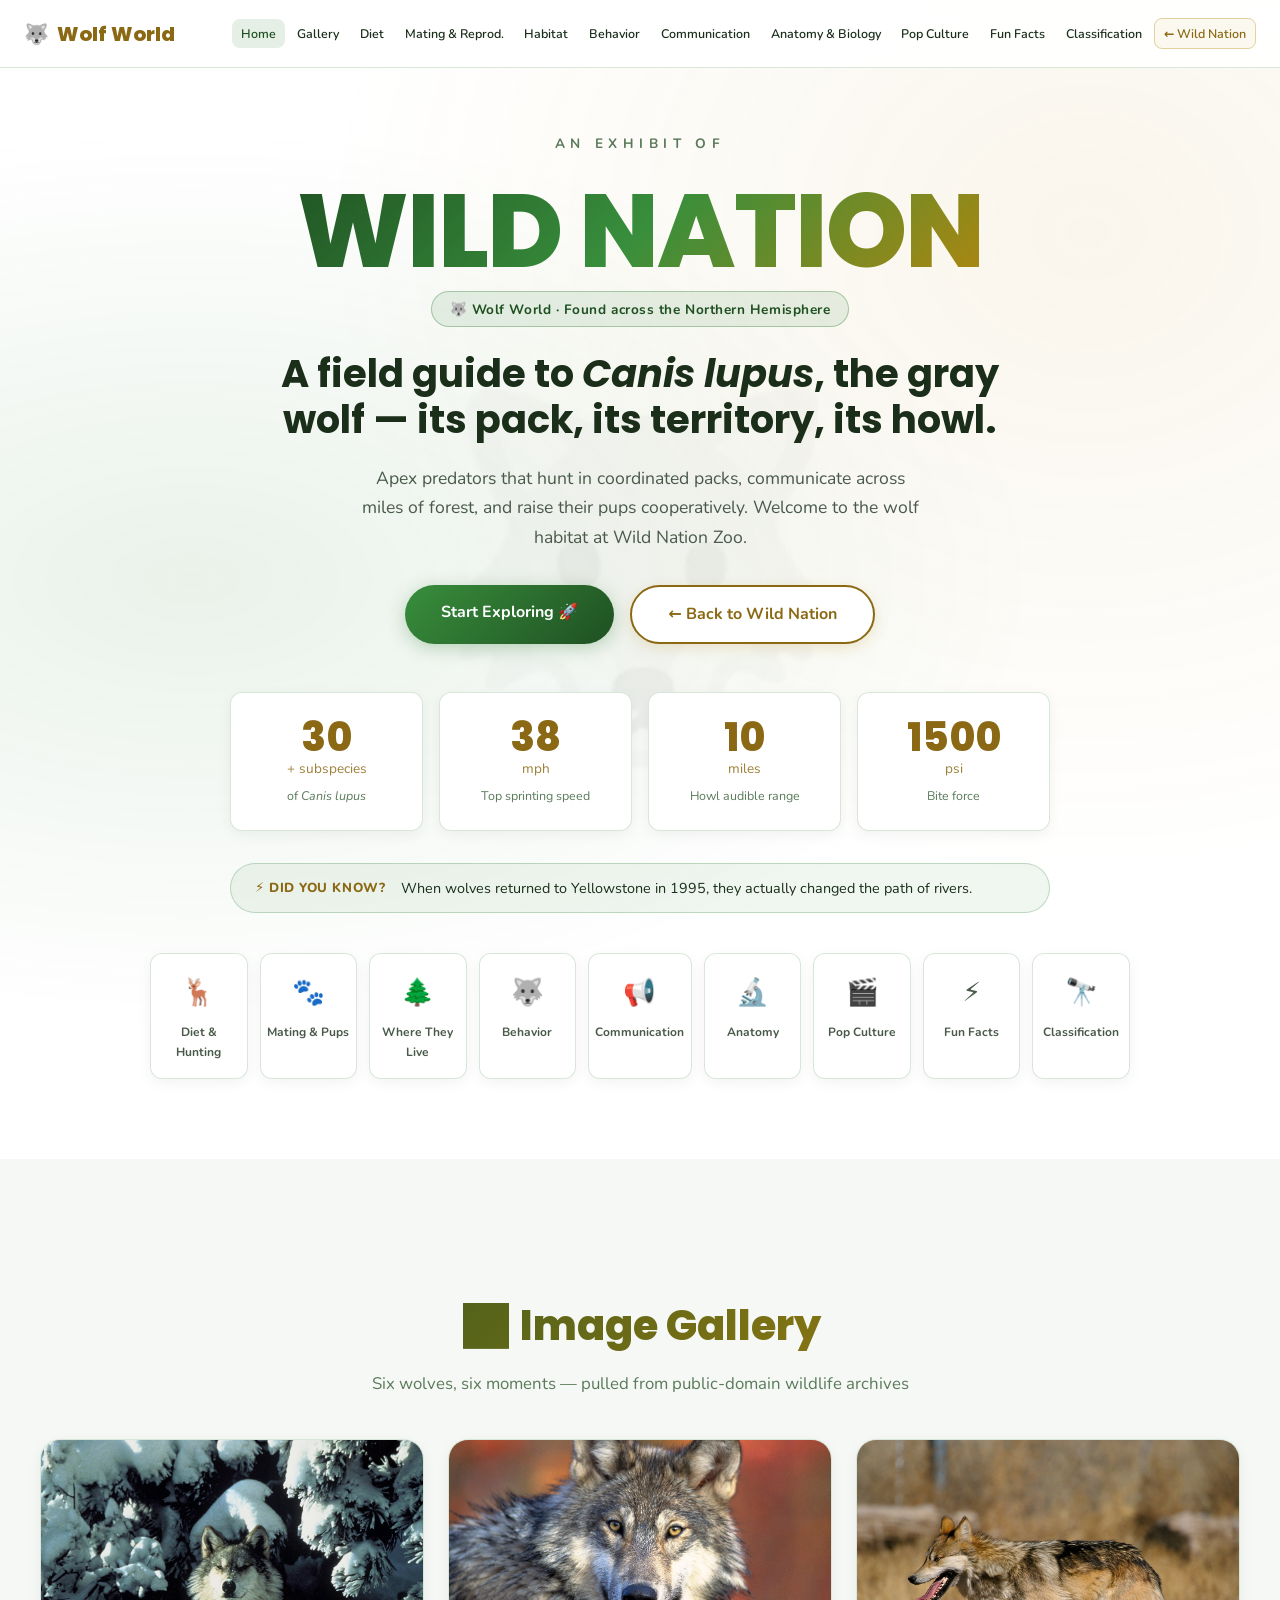
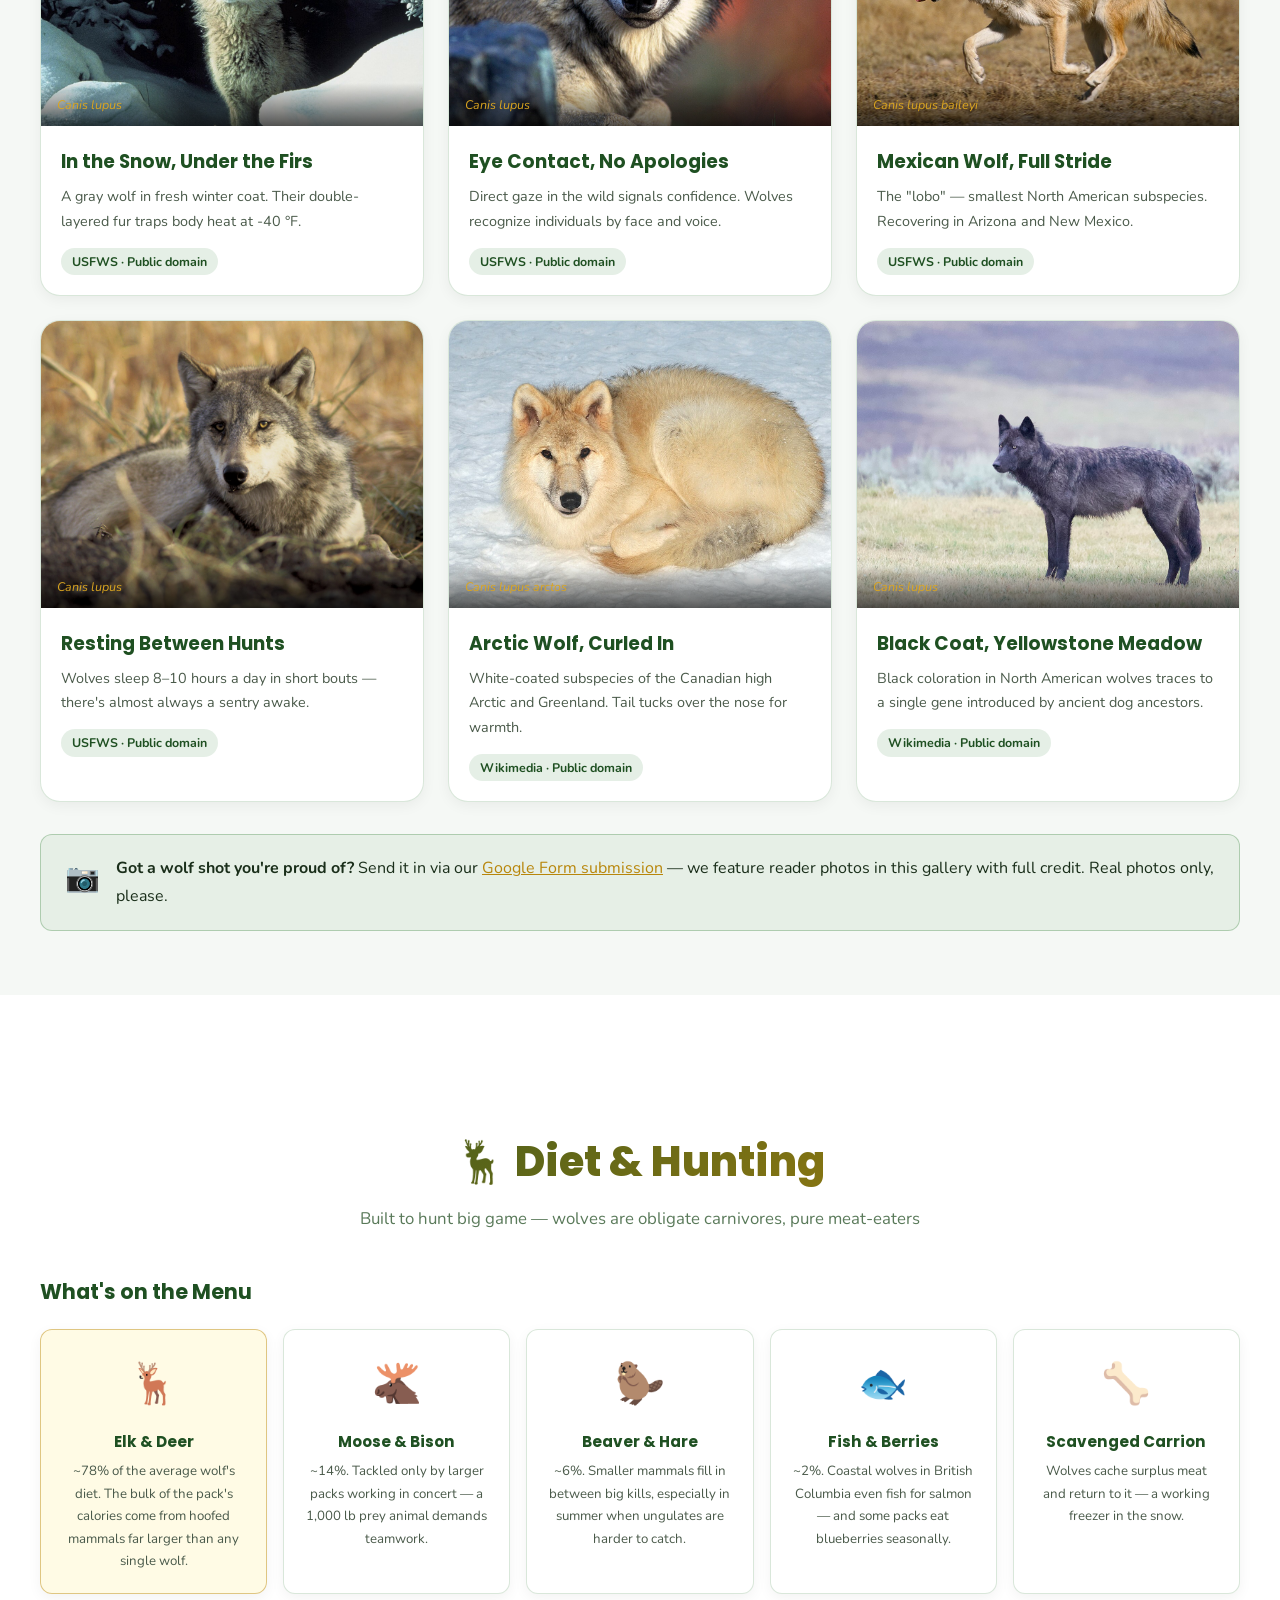
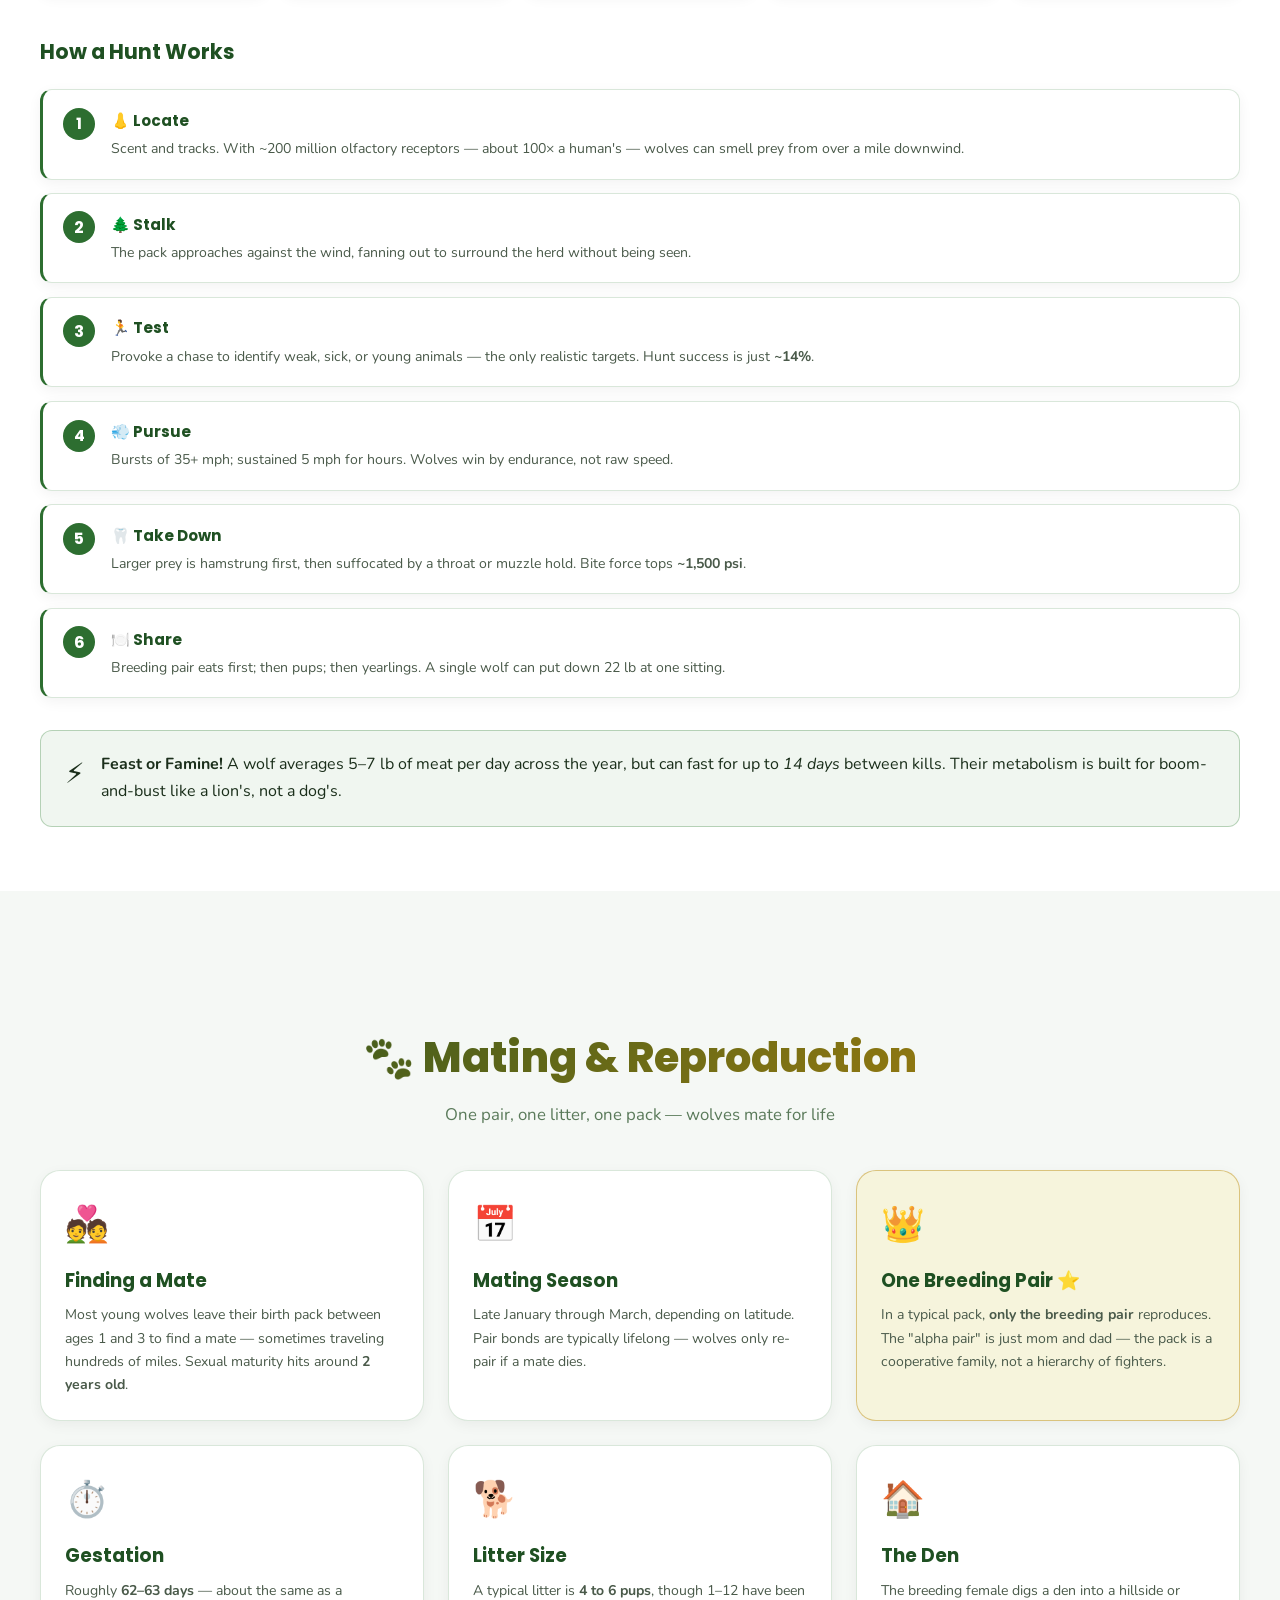
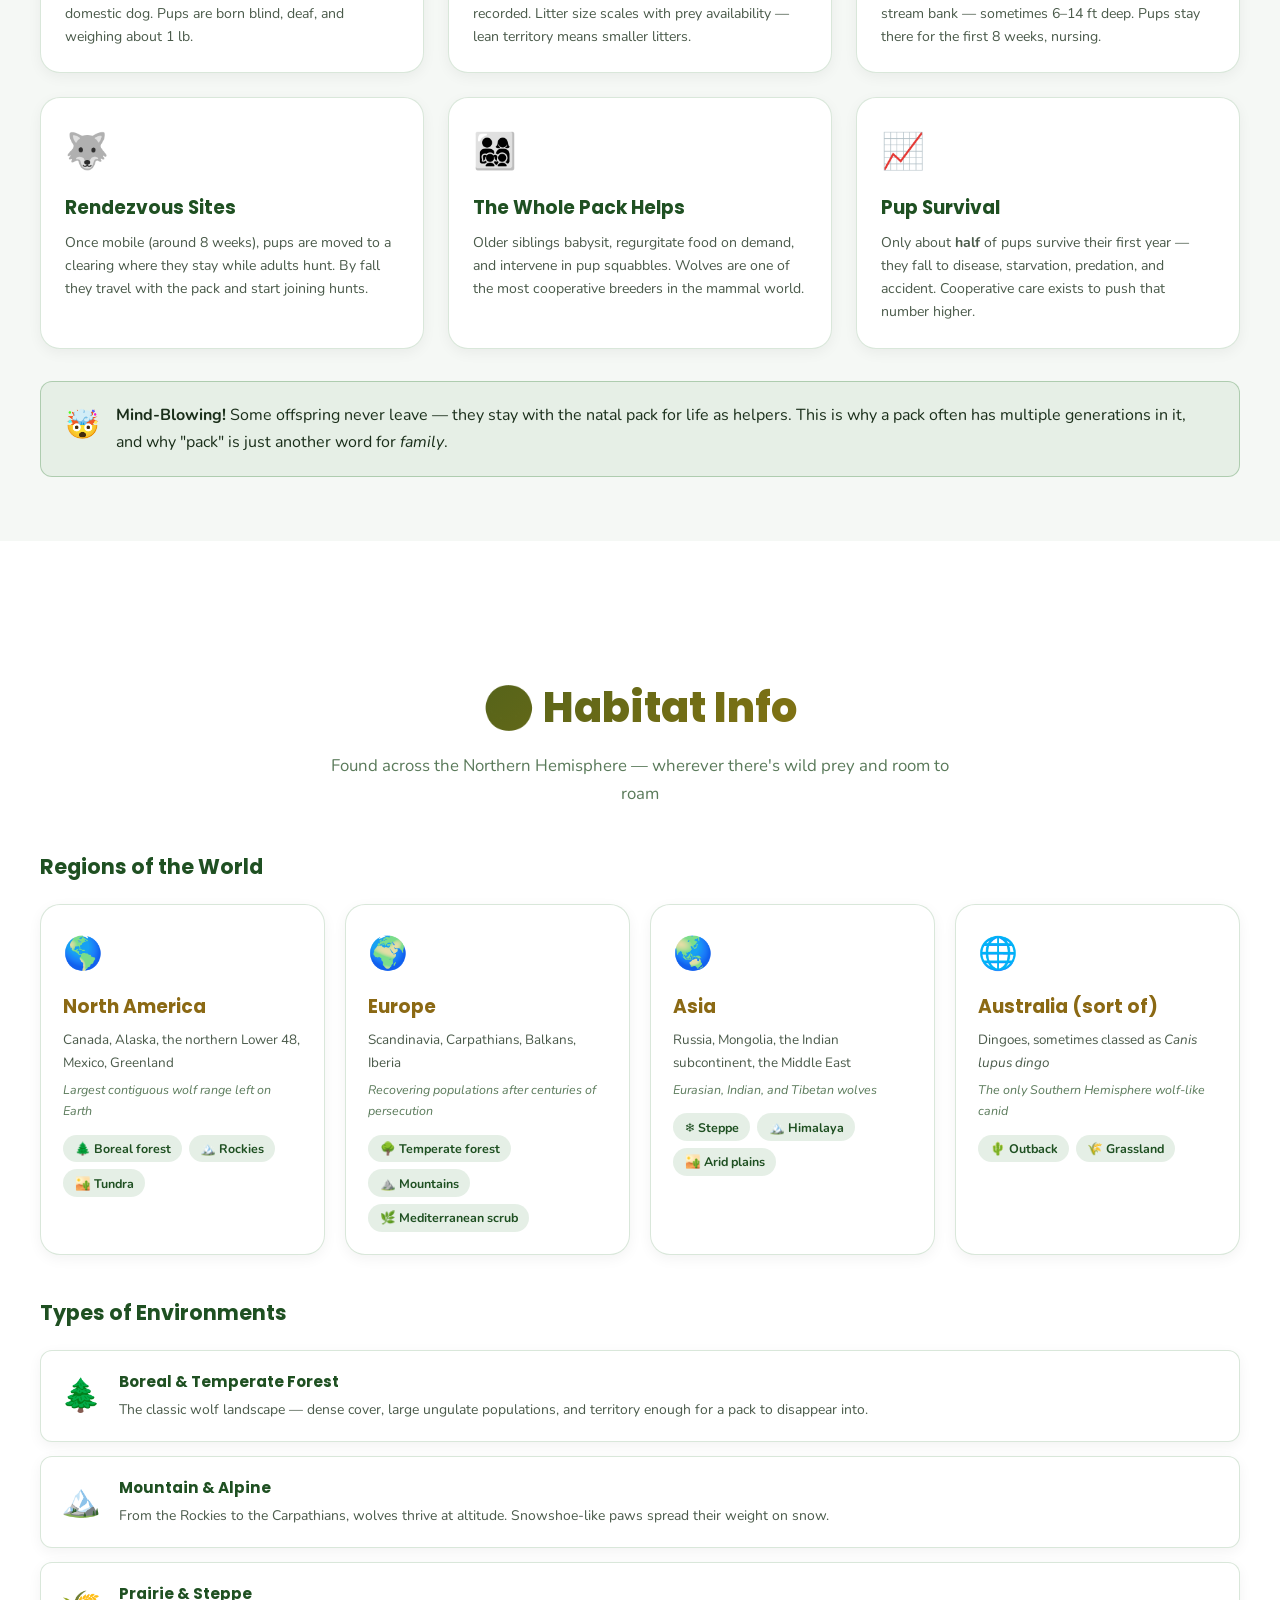
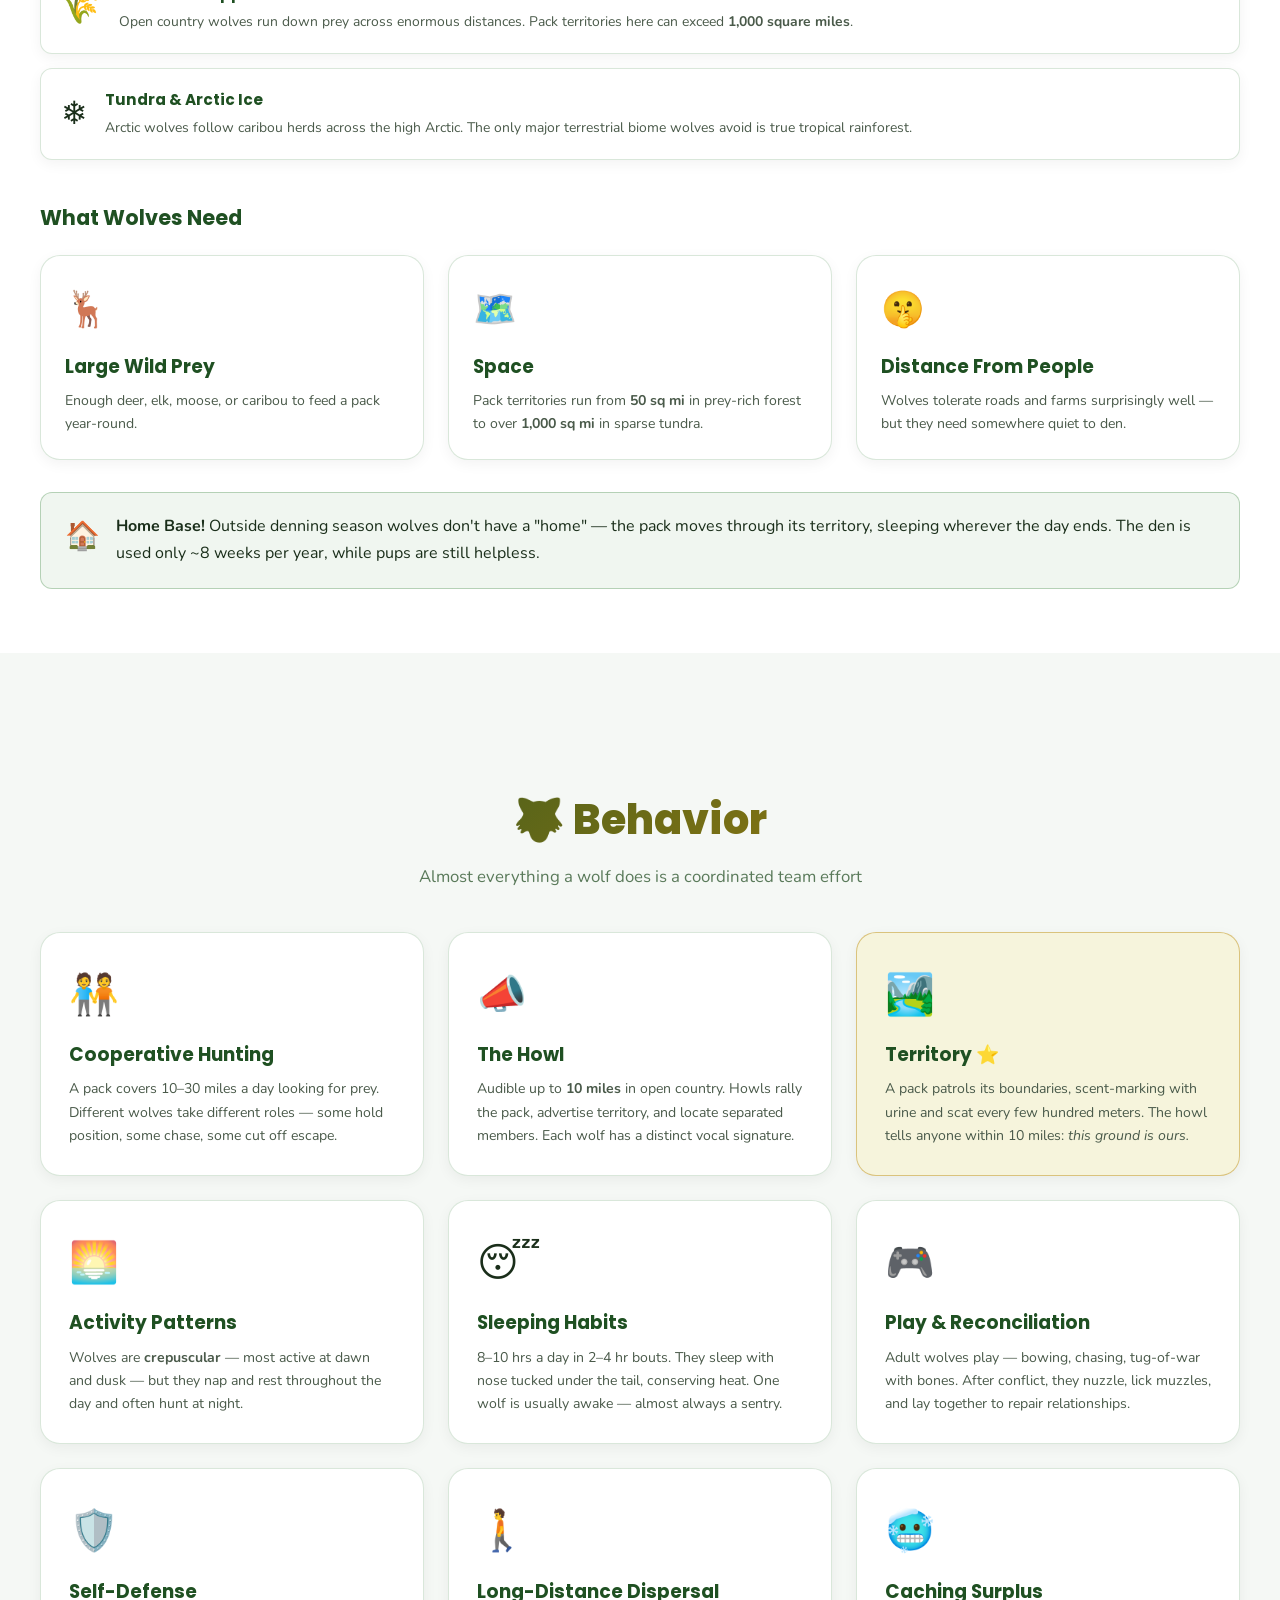
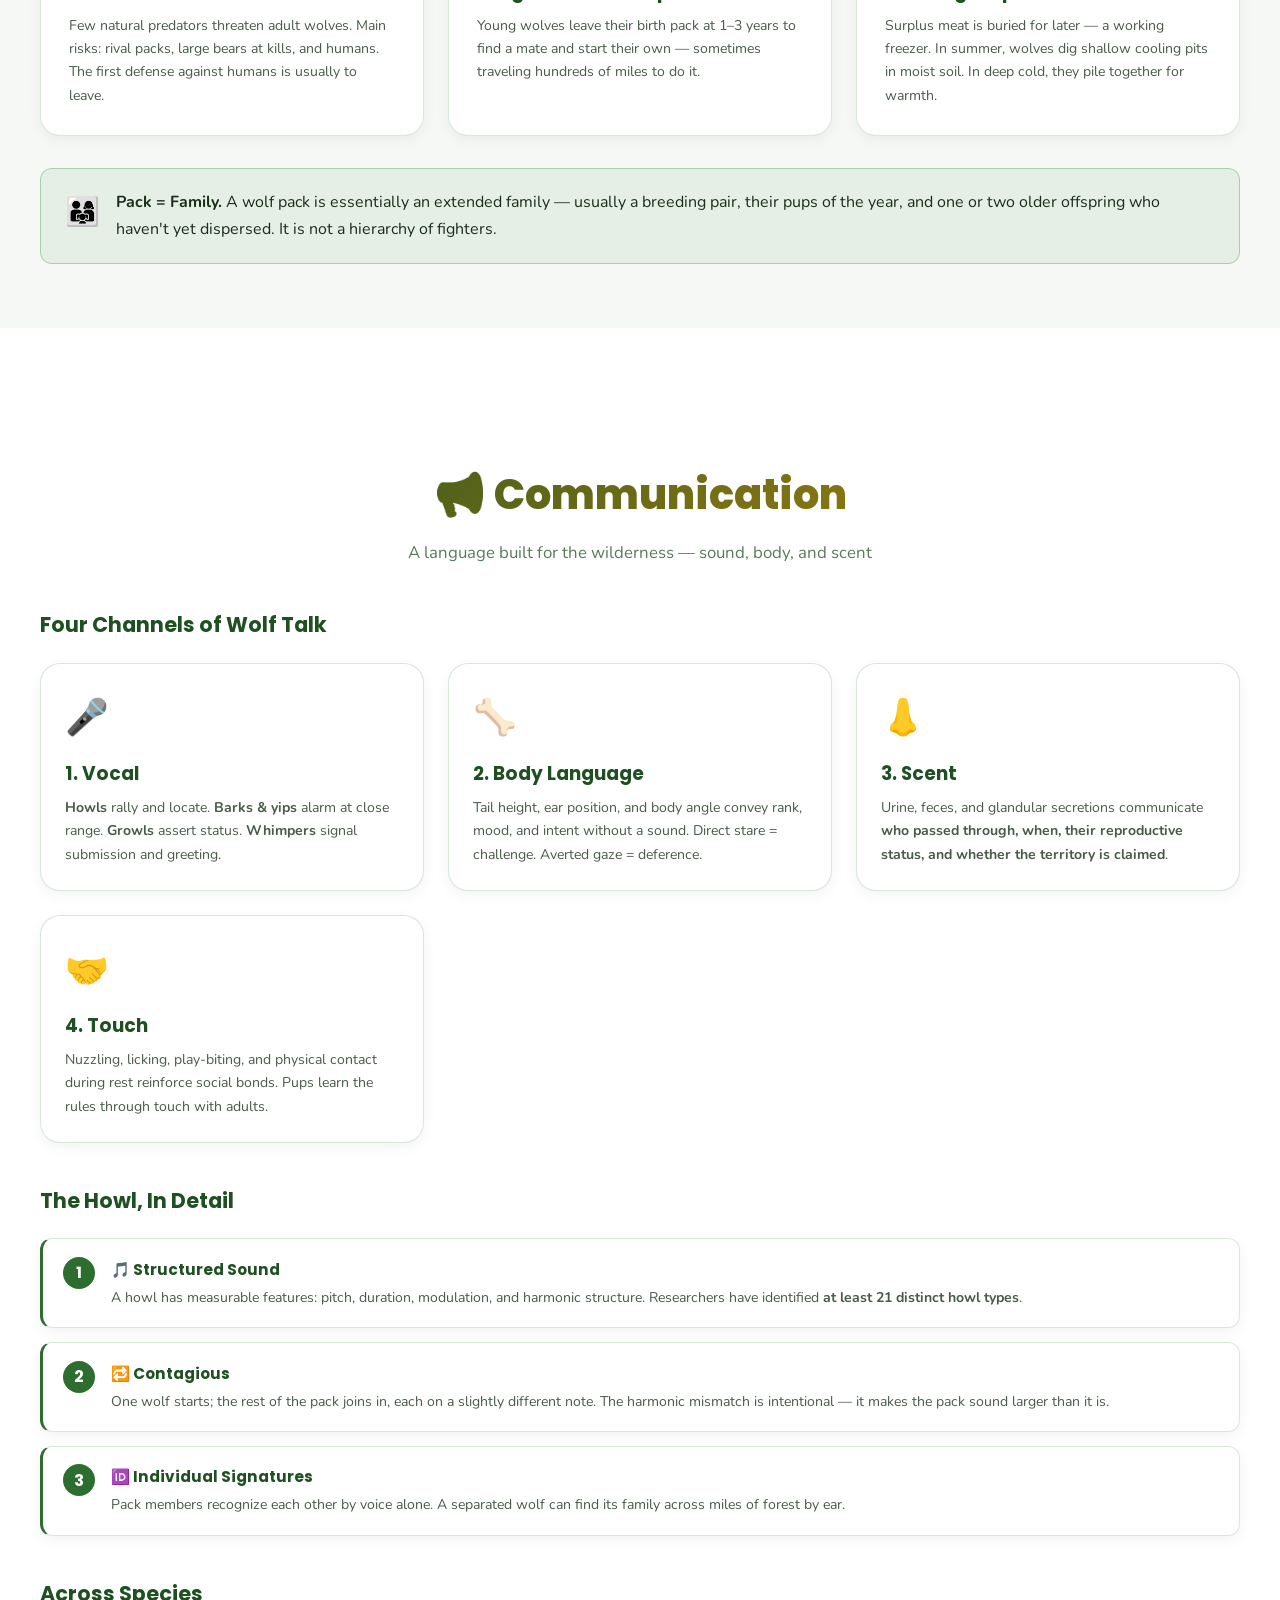
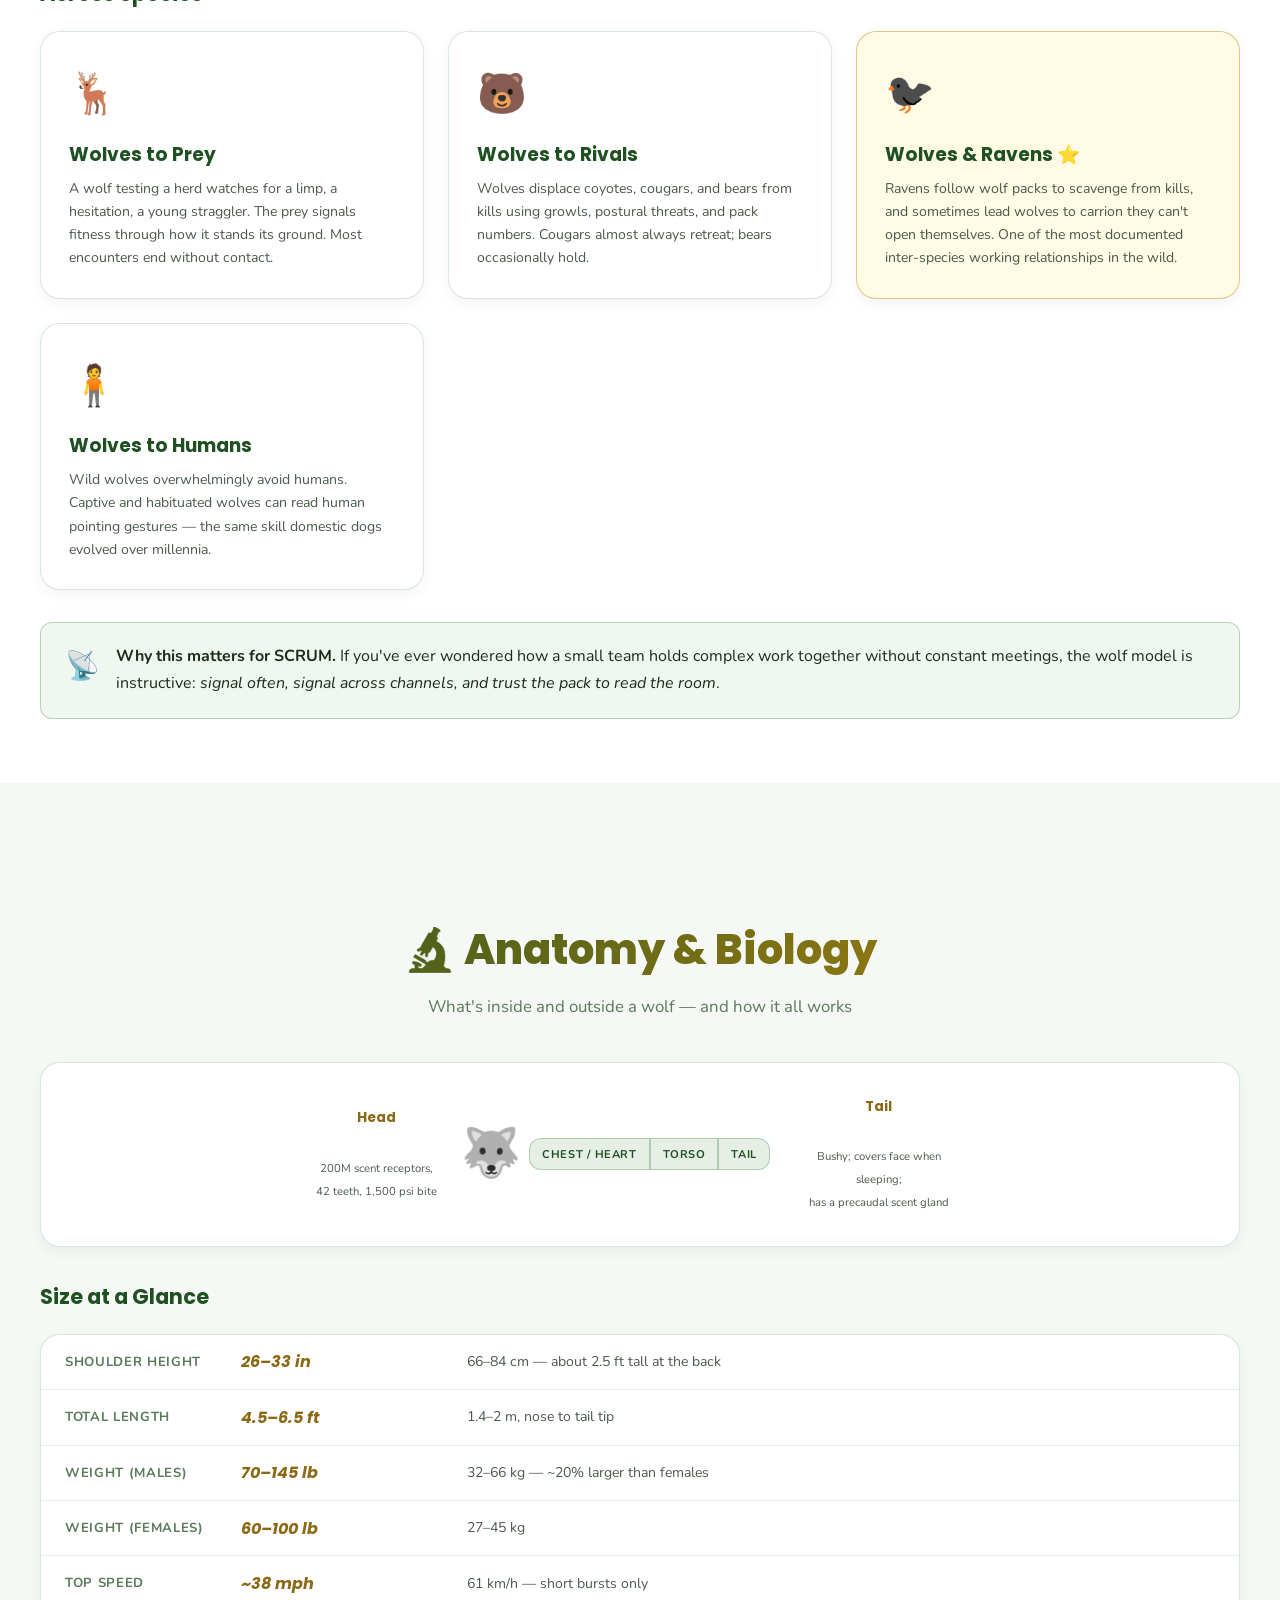
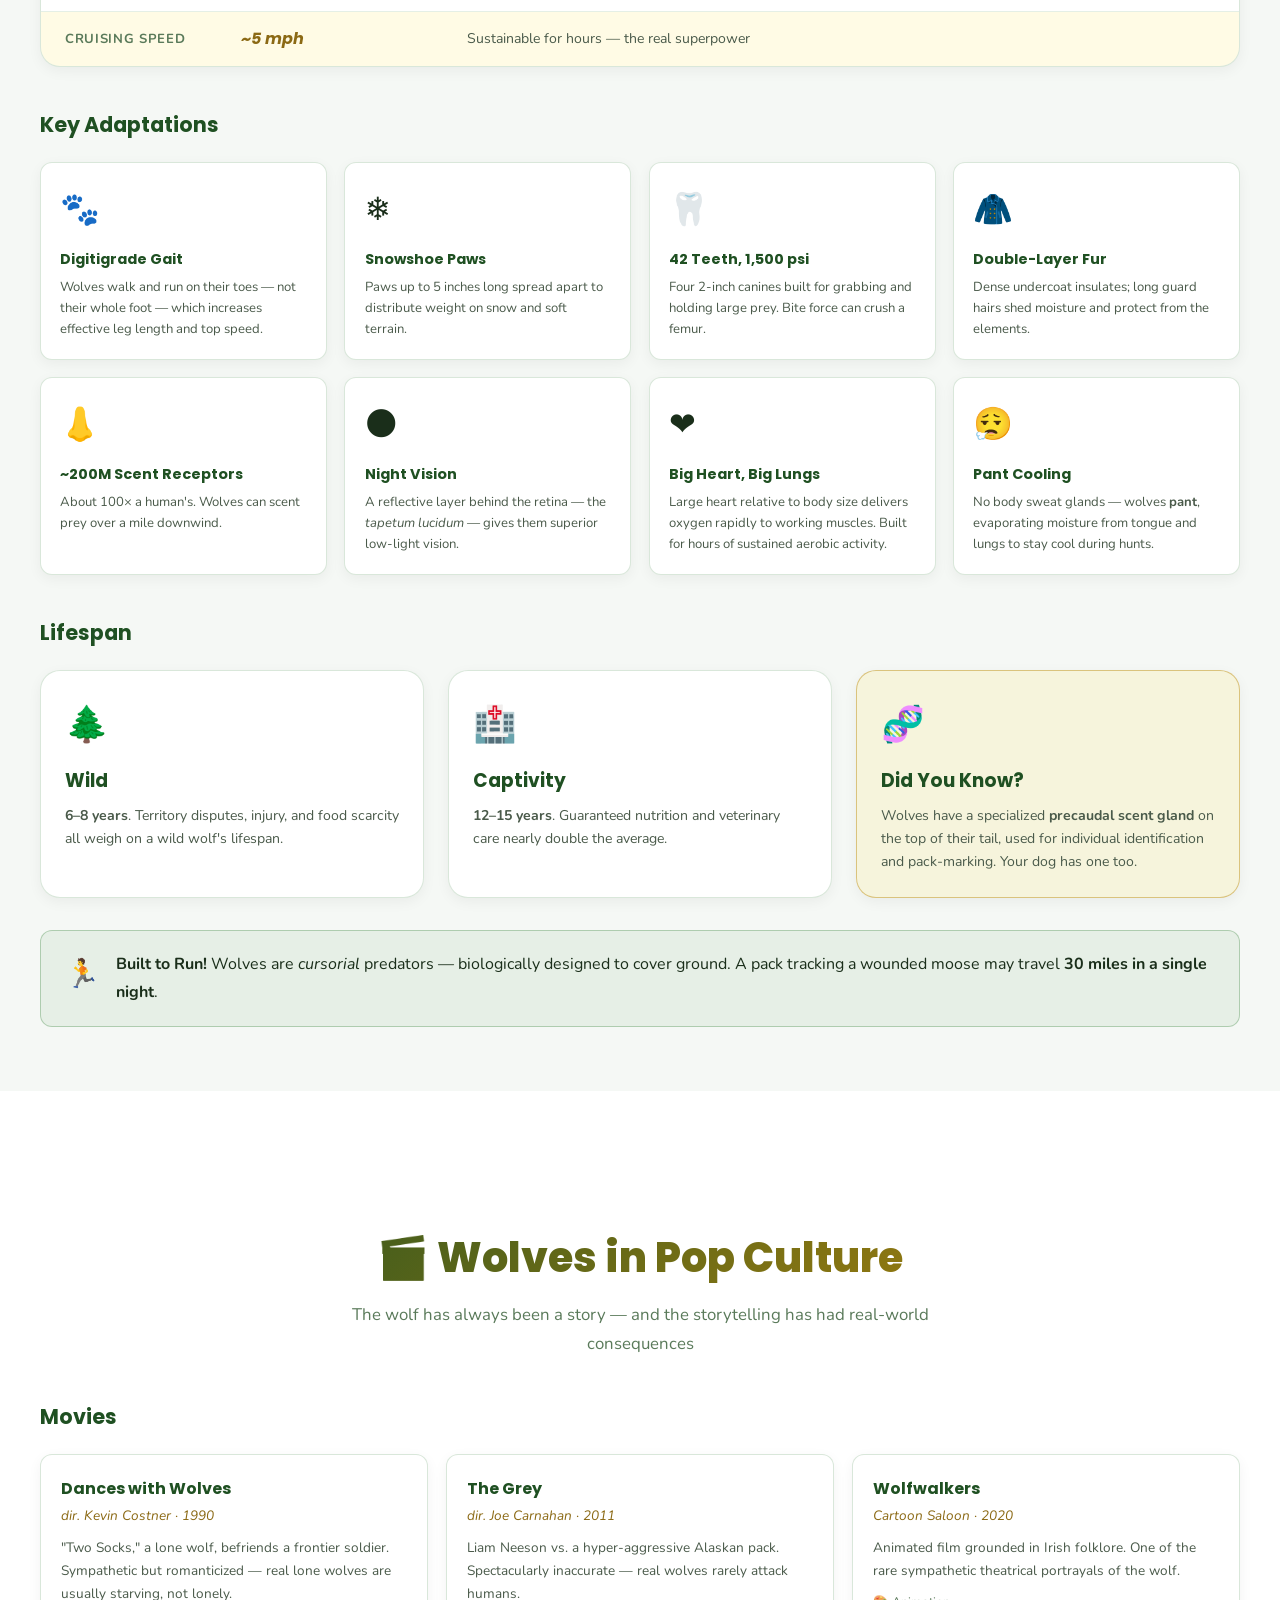
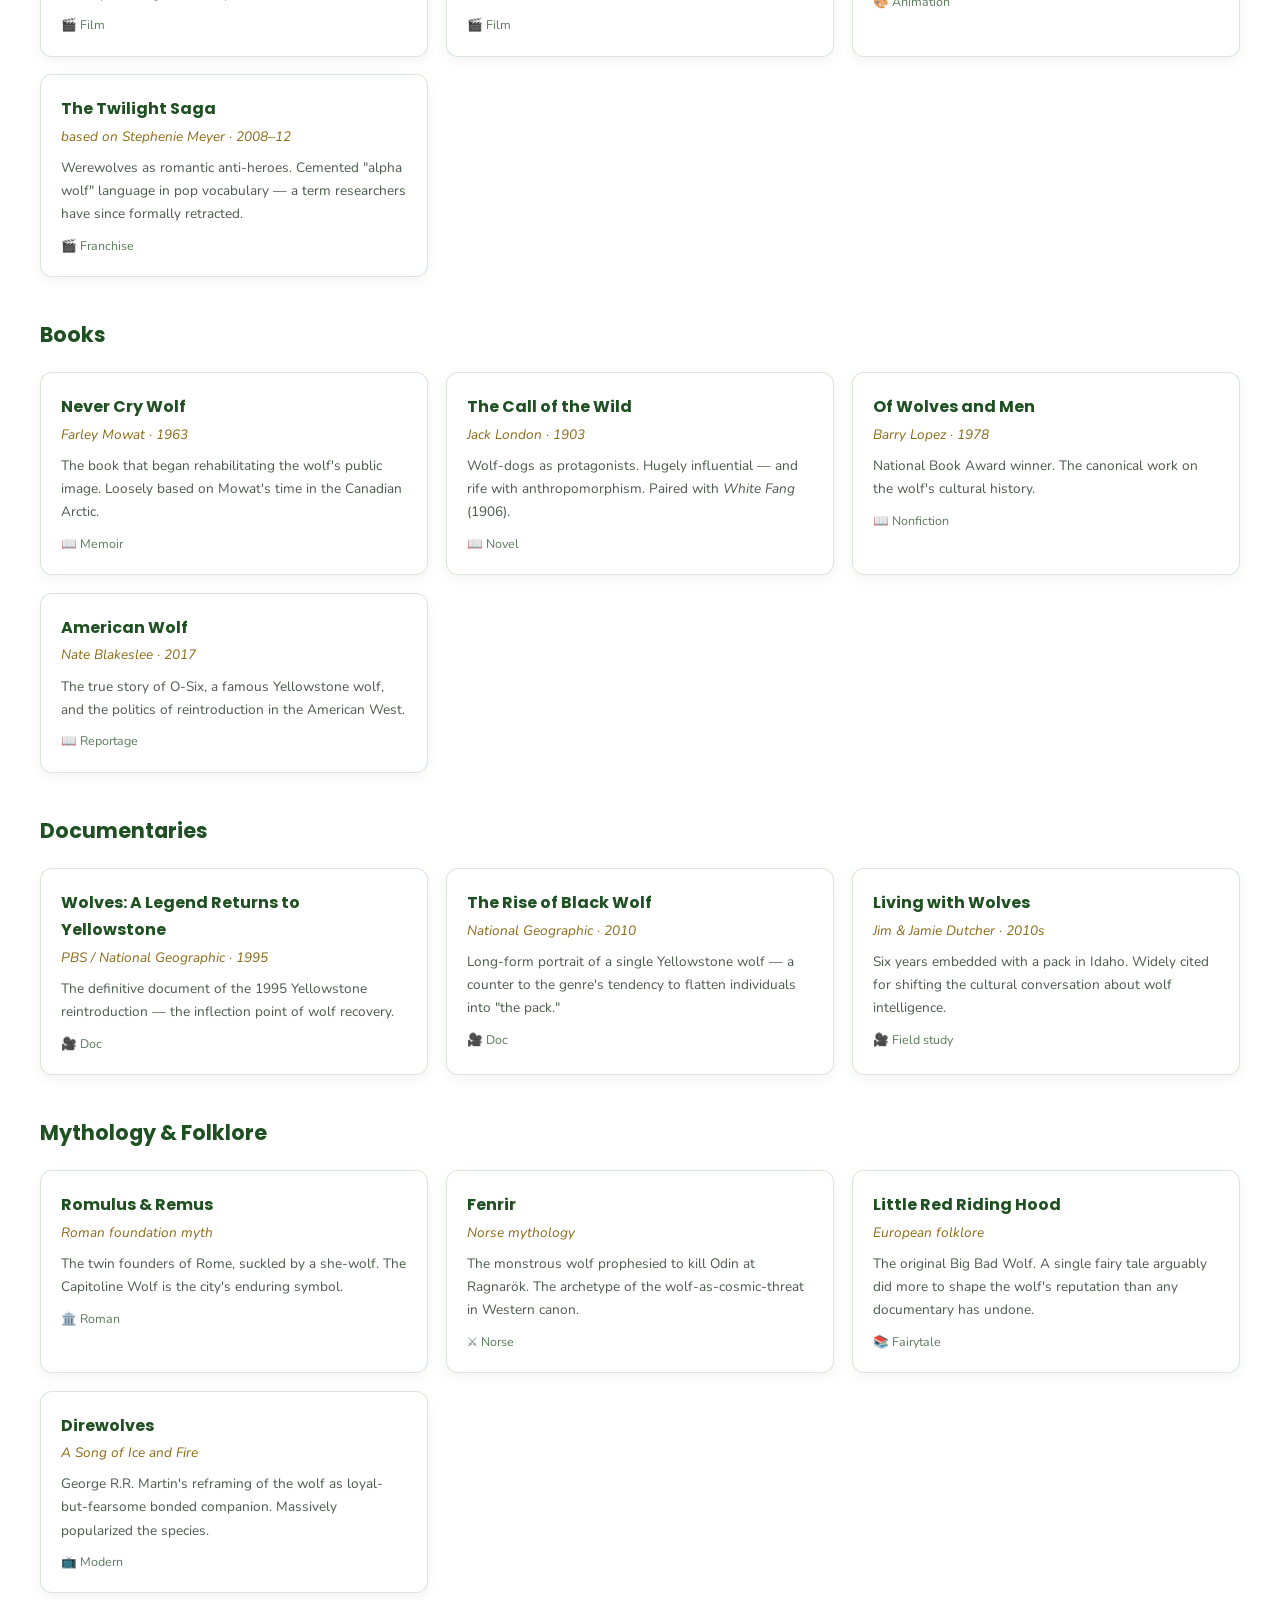
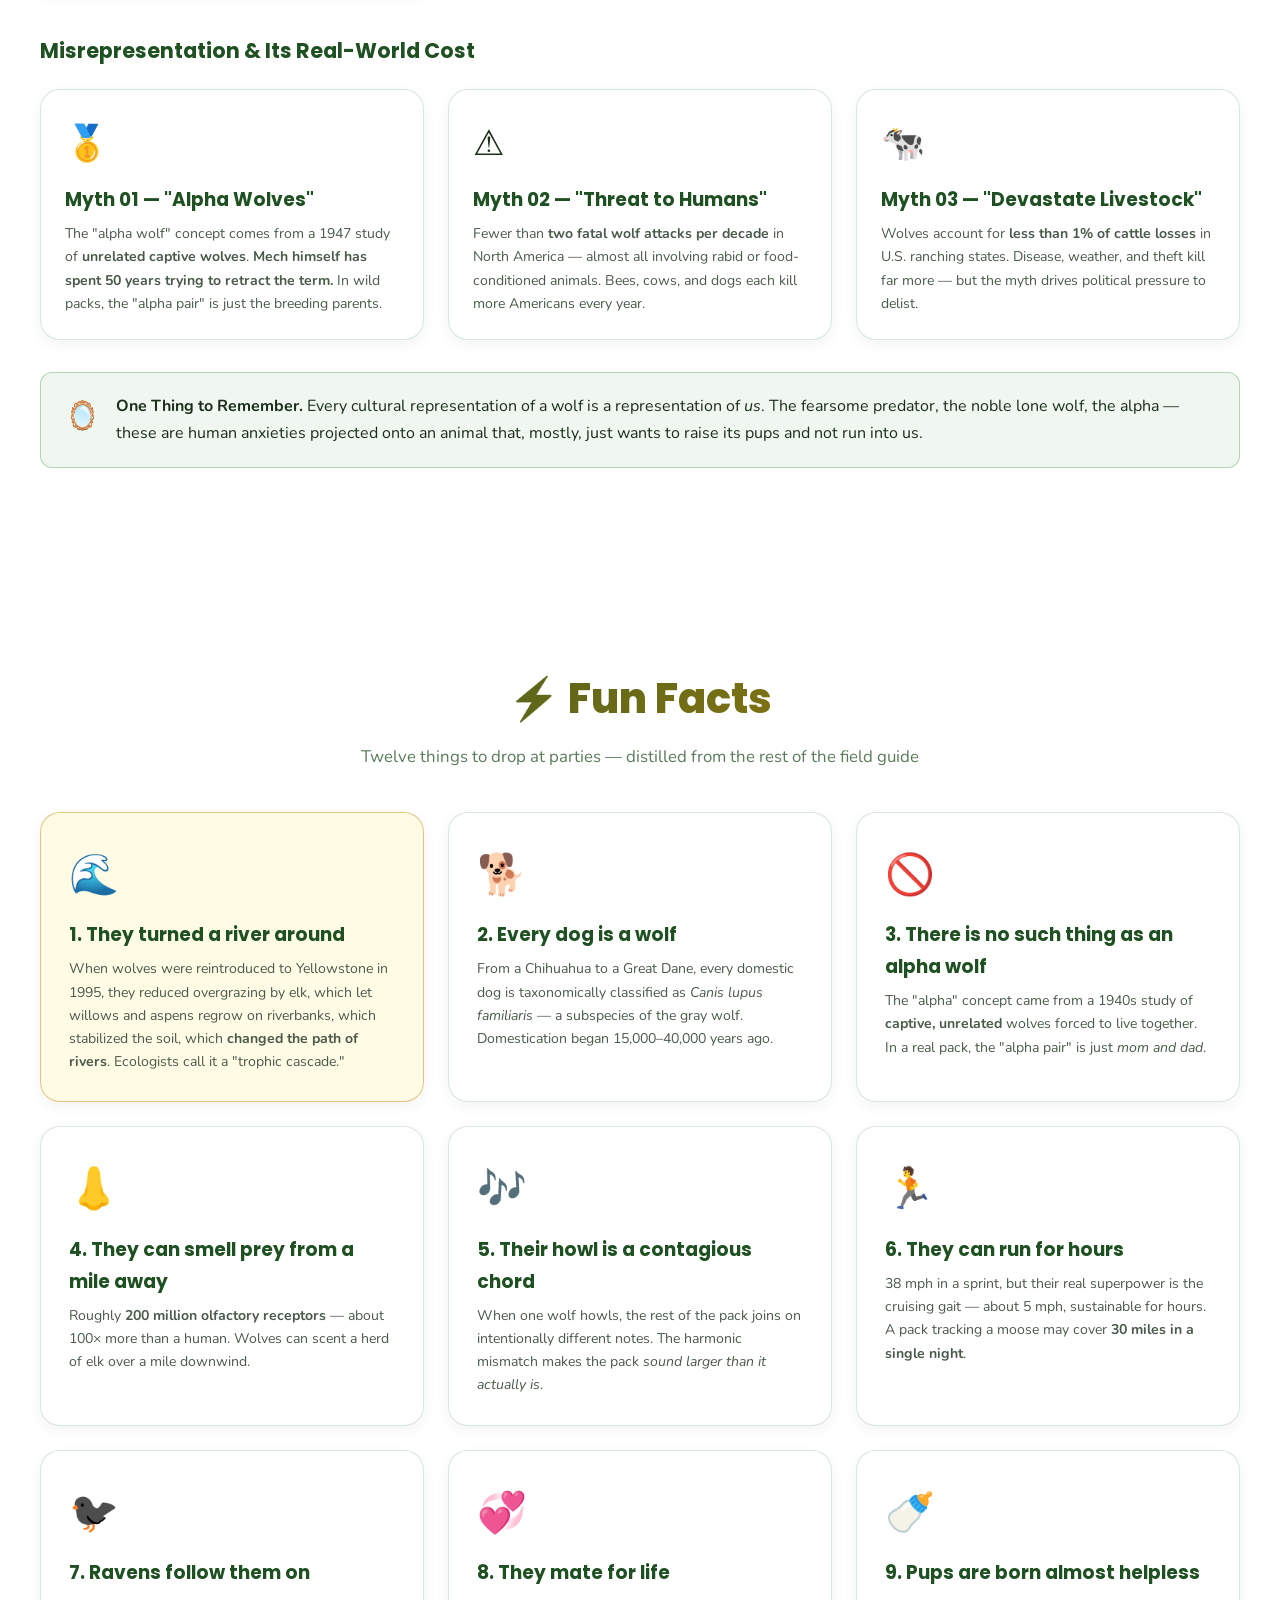
==== commit 4f8073ab: "redo wolf site" ====
--- a/wolves/wolf-website/index.html
+++ b/wolves/wolf-website/index.html
@@ -31,7 +31,7 @@
     <li><a href="#pop-culture"    class="nav-link">Pop Culture</a></li>
     <li><a href="#facts"          class="nav-link">Fun Facts</a></li>
     <li><a href="#classification" class="nav-link">Classification</a></li>
-    <li><a href="file:///Users/lsondhi/zoo-boilerplate/index.html" class="nav-link zoo-back">← Wild Nation</a></li>
+    <li><a href="../zoo-boilerplate/index.html" class="nav-link zoo-back">← Wild Nation</a></li>
   </ul>
 </nav>
 
@@ -51,7 +51,7 @@
       </p>
       <div class="hero-actions">
         <a href="#gallery" class="btn">Start Exploring 🚀</a>
-        <a href="file:///Users/lsondhi/zoo-boilerplate/index.html" class="btn btn-secondary">← Back to Wild Nation</a>
+        <a href="../zoo-boilerplate/index.html" class="btn btn-secondary">← Back to Wild Nation</a>
       </div>
     </div>
 
@@ -1120,7 +1120,7 @@
       <a href="#facts">Fun Facts</a>
       <a href="#classification">Classification</a>
     </div>
-    <a href="file:///Users/lsondhi/zoo-boilerplate/index.html" class="zoo-back-footer">← Back to Wild Nation Zoo</a>
+    <a href="../zoo-boilerplate/index.html" class="zoo-back-footer">← Back to Wild Nation Zoo</a>
     <p class="footer-warning" style="margin-top:1.25rem !important;">⚠️ <strong>Safety Reminder:</strong> Never approach a wild wolf. Admire them safely from a distance — or right here on this website!</p>
     <p style="font-size:0.78rem; margin-top:0.6rem;">© 2026 Wild Nation · SCRUM Wolves · Built by the pack</p>
   </div>
